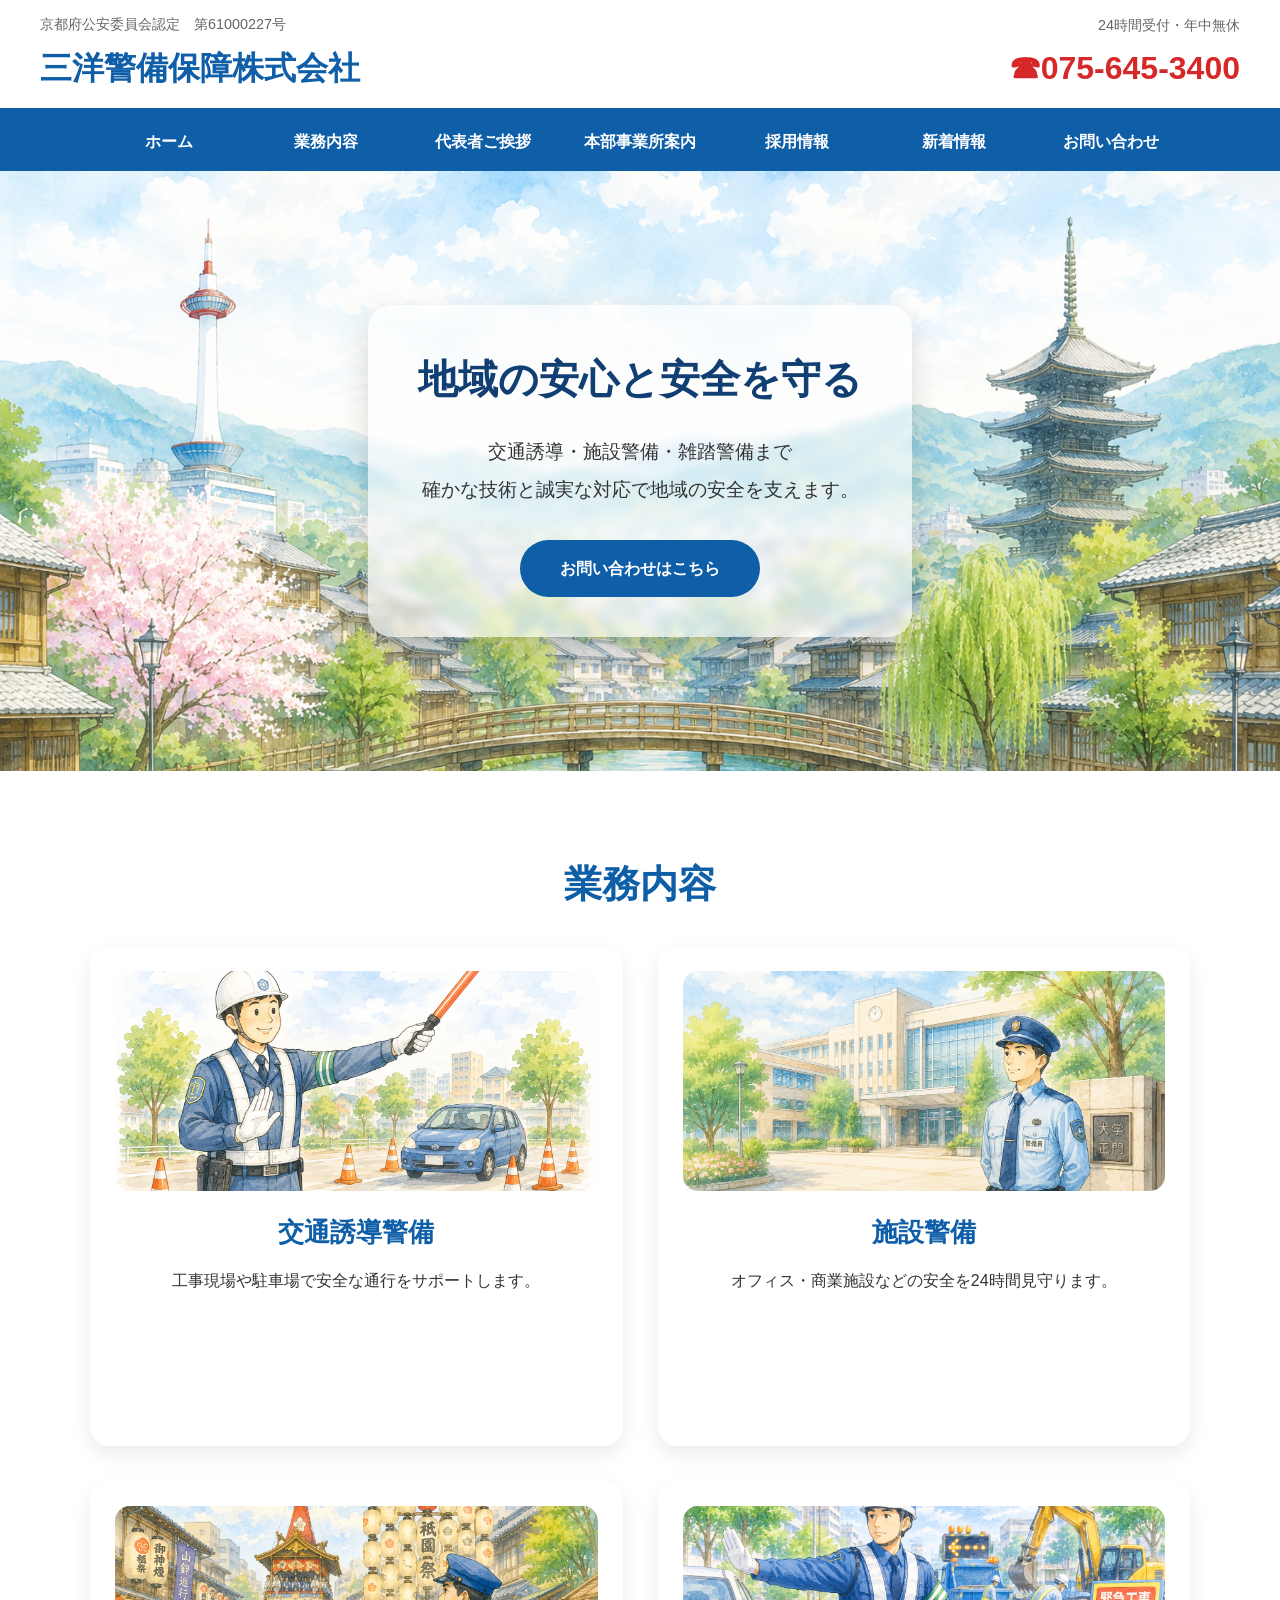
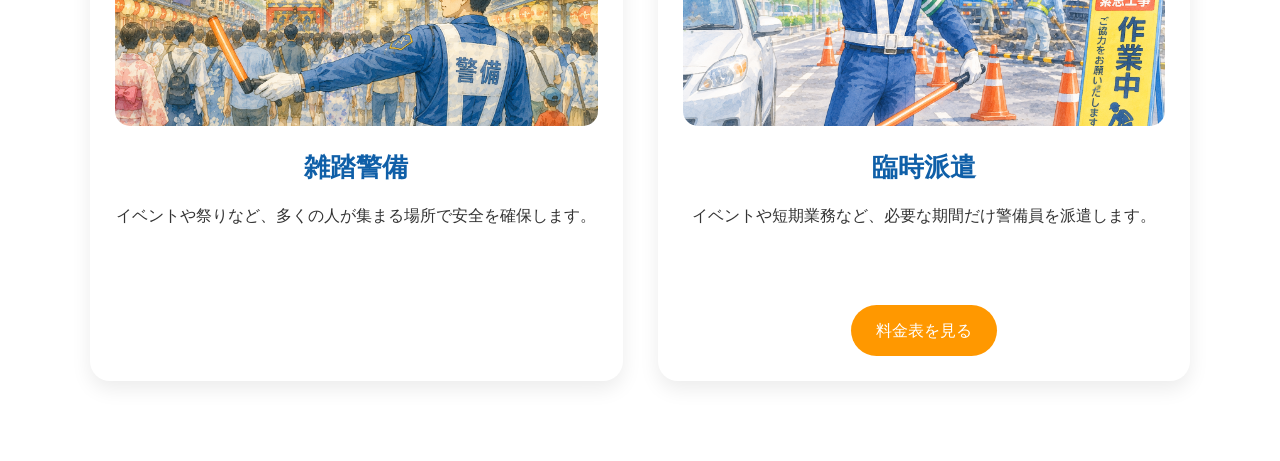
==== index.html @ c07784d0 "トップページ修正" ====
<!DOCTYPE html>
<html lang="ja">

<head>
    <meta charset="UTF-8">
    <meta name="viewport" content="width=device-width, initial-scale=1.0">

    <title>三洋警備保障株式会社</title>

    <link rel="stylesheet" href="css/style.css">
</head>

<body>


<header>

    <div class="header-inner">

        <div class="logo">

            <p class="license">
                京都府公安委員会認定　第61000227号
            </p>

            <h1>三洋警備保障株式会社</h1>

        </div>

        <div class="tel">

            <p>24時間受付・年中無休</p>

            <h2>☎075-645-3400</h2>

        </div>

    </div>

</header>

<nav class="navbar">

   

    <ul class="nav-menu" id="nav-menu">
        <li><a href="index.html">ホーム</a></li>
        <li><a href="business.html">業務内容</a></li>
        <li><a href="greeting.html">代表者ご挨拶</a></li>
        <li><a href="office.html">本部事業所案内</a></li>
        <li><a href="recruit.html">採用情報</a></li>
        <li><a href="news.html">新着情報</a></li>
        <li><a href="contact.html">お問い合わせ</a></li>
    </ul>

</nav>

<section class="hero">

    <div class="hero-overlay">
       
        <h2>地域の安心と安全を守る</h2>

<p>
交通誘導・施設警備・雑踏警備まで<br>
確かな技術と誠実な対応で地域の安全を支えます。
</p>
        <a href="contact.html" class="button">
            お問い合わせはこちら
        </a>
    </div>

</section>

<!-- 業務内容 -->

<section class="business">

    <h2>業務内容</h2>

    <div class="business-grid">

        <div class="business-card">
            <img src="images/business/traffic.png" alt="交通誘導警備">
            <h3>交通誘導警備</h3>
            <p>工事現場や駐車場で安全な通行をサポートします。</p>
        </div>

        <div class="business-card">
            <img src="images/business/facility.png" alt="施設警備">
            <h3>施設警備</h3>
            <p>オフィス・商業施設などの安全を24時間見守ります。</p>
        </div>

        <div class="business-card">
            <img src="images/business/crowd.png" alt="雑踏警備">
            <h3>雑踏警備</h3>
            <p>イベントや祭りなど、多くの人が集まる場所で安全を確保します。</p>
        </div>

        <div class="business-card">
    <img src="images/business/temporary.png" alt="臨時派遣">
    <h3>臨時派遣</h3>
    <p>イベントや短期業務など、必要な期間だけ警備員を派遣します。</p>

    <a href="temporary-price.html" class="card-button">料金表を見る</a>
</div>

    </div>

</section>
<script src="js/script.js"></script>

</body>

</html>
---- css/style.css ----
/*=========================================
  三洋警備保障株式会社
  style.css
=========================================*/

/*-----------------------------------------
  共通設定
-----------------------------------------*/

*{
    margin:0;
    padding:0;
    box-sizing:border-box;
}

html{
    scroll-behavior:smooth;
}

body{
    font-family:"Yu Gothic","Hiragino Kaku Gothic ProN",sans-serif;
    color:#333;
    background:#f5f8fc;

    line-height:1.7;
}

img{
    max-width:100%;
    height:auto;
    display:block;
}

a{
    text-decoration:none;
}

ul{
    list-style:none;
}

/*-----------------------------------------
  ヘッダー
-----------------------------------------*/

header{
    background:#ffffff;
    border-bottom:4px solid #0f5fa8;
    box-shadow:0 2px 8px rgba(0,0,0,.08);
}

.header-inner{
    width:min(1200px,95%);
    margin:auto;
    padding:12px 0;
    display:flex;
    justify-content:space-between;
    align-items:center;
}

.logo h1{
    font-size:2rem;
    color:#0f5fa8;
    margin-top:5px;
}

.license{
    color:#666;
    font-size:.9rem;
}

.tel{
    text-align:right;
}

.tel p{
    color:#666;
    font-size:.9rem;
}

.tel h2{
    margin-top:4px;
    color:#d62828;
    font-size:2rem;
}

/*-----------------------------------------
  ナビゲーション
-----------------------------------------*/

.navbar{
    background:#0f5fa8;
}

.nav-menu{
    width:min(1100px,92%);
    margin:auto;
    display:flex;
    justify-content:center;
    align-items:center;
}

.nav-menu li{
    flex:1;
}

.nav-menu a{
    display:block;
    color:#fff;
    text-align:center;
    padding:16px 10px;
    font-weight:bold;
    transition:.3s;
}

.nav-menu a:hover{
    background:#0b4b86;
}

.menu-toggle{
    display:block;
    color:#fff;
    font-size:2rem;
    text-align:center;
    padding:15px 20px;
    cursor:pointer;
}

/*-----------------------------------------
  Hero
-----------------------------------------*/

.hero{
    position:relative;
    background:url("../images/hero/kyoto-pc.png") center center / cover no-repeat;
    min-height:600px;
    display:flex;
    justify-content:center;
    align-items:center;
    padding:60px 20px;
}

.hero-overlay{
    background:rgba(255,255,255,0.60);
    backdrop-filter:blur(4px);

    padding:40px 50px;

    border-radius:24px;

    text-align:center;

    max-width:650px;

    box-shadow:0 12px 30px rgba(0,0,0,.15);
}

.hero-overlay h2{
    font-size:2.5rem;
    color:#123f73;
    margin-bottom:20px;
}

.hero-overlay p{
    font-size:1.2rem;
    line-height:2;
    margin-bottom:30px;
}

.button{
    display:inline-block;
    background:#0f5fa8;
    color:#fff;
    padding:15px 40px;
    border-radius:50px;
    font-weight:bold;
    transition:.3s;
}

.button:hover{
    background:#083d6b;
}

/*-----------------------------------------
  業務内容
-----------------------------------------*/

.business{
    padding:80px 0;
    background:#ffffff;
}

.business h2{
    text-align:center;
    font-size:2.4rem;
    color:#0f5fa8;
    margin-bottom:30px;
}

.business-grid{
    width:min(1100px,95%);
    margin:auto;
    display:grid;
    grid-template-columns:repeat(2,1fr);
    gap:35px;
}

.business-card{
    background:#fff;
    border-radius:20px;
    padding:25px;
    text-align:center;
    box-shadow:0 8px 20px rgba(0,0,0,.08);
    overflow:hidden;
    transition:.3s;
    display:flex;
    flex-direction:column;
    justify-content:space-between;
    min-height:500px;
}

.business-card:hover{
    transform:translateY(-8px);
    box-shadow:0 12px 30px rgba(0,0,0,.18);
}

.business-card img{
    width:100%;
    height:220px;
    object-fit:cover;
    display:block;
    border-radius:15px;
}

.business-card h3{
    margin:20px 0 12px;
    color:#0f5fa8;
    font-size:1.6rem;
}

.business-card p{
    line-height:1.8;
    flex-grow:1;
}

.card-button{
    display:inline-block;
    margin-top:20px;
    background:#ff9800;
    color:white;
    padding:12px 25px;
    border-radius:40px;
    text-decoration:none;
    transition:.3s;
    align-self:center;
}

.card-button:hover{
    background:#ff6f00;
}

/*-----------------------------------------
  フッター
-----------------------------------------*/

footer{
    background:#0f5fa8;
    color:#fff;
    padding:50px 20px;
    margin-top:80px;
}

.footer-inner{
    width:min(1100px,95%);
    margin:auto;
    text-align:center;
}

.footer-inner h3{
    font-size:1.6rem;
    margin-bottom:15px;
}

.footer-inner p{
    line-height:2;
    margin-bottom:8px;
}

.footer-copy{
    margin-top:25px;
    font-size:.9rem;
    color:#d9e6f2;
}

/*-----------------------------------------
  共通ページタイトル
-----------------------------------------*/

.page-title{
    background:#eaf3fb;
    padding:70px 20px;
    text-align:center;
}

.page-title h2{
    color:#0f5fa8;
    font-size:2.3rem;
    margin-bottom:10px;
}

.page-title p{
    color:#555;
}

/*-----------------------------------------
  共通コンテンツ
-----------------------------------------*/

.container{
    width:min(1100px,95%);
    margin:60px auto;
}

.content-box{
    background:#fff;
    border-radius:18px;
    padding:40px;
    box-shadow:0 8px 20px rgba(0,0,0,.08);
    margin-bottom:35px;
}

.content-box h3{
    color:#0f5fa8;
    margin-bottom:20px;
    font-size:1.6rem;
}

.content-box p{
    line-height:2;
}

/*-----------------------------------------
  テーブル
-----------------------------------------*/

table{
    width:100%;
    border-collapse:collapse;
    margin-top:20px;
}

th,
td{
    border:1px solid #ddd;
    padding:15px;
}

th{
    background:#0f5fa8;
    color:#fff;
}

tr:nth-child(even){
    background:#f8f8f8;
}

/*-----------------------------------------
  Googleマップ
-----------------------------------------*/

.map{
    width:100%;
    height:450px;
    border:none;
    border-radius:15px;
}

/*-----------------------------------------
  お問い合わせボタン
-----------------------------------------*/

.contact-button{
    display:inline-block;
    background:#d62828;
    color:#fff;
    padding:16px 40px;
    border-radius:50px;
    font-size:1.1rem;
    font-weight:bold;
    transition:.3s;
}

.contact-button:hover{
    background:#b71c1c;
}

/*-----------------------------------------
  スマホ対応
-----------------------------------------*/

/*=========================================
  スマホ専用デザイン（Step1）
=========================================*/

@media screen and (max-width:768px){

/* ---------- ヘッダー ---------- */

.header-inner{
    flex-direction:column;
    text-align:center;
    padding:15px;
}

.logo h1{
    font-size:2rem;
    line-height:1.3;
}

.license{
    font-size:0.9rem;
}

.tel{
    text-align:center;
    margin-top:10px;
}

.tel h2{
    font-size:2rem;
    color:#0f5fa8;
}

/* ---------- ハンバーガーメニュー ---------- */

.menu-toggle{
    display:block;
    width:100%;
    text-align:center;
    font-size:2rem;
    color:#fff;
    padding:15px 0;
    cursor:pointer;
}

.nav-menu{
    display:none;
    flex-direction:column;
    width:100%;
    background:#0f5fa8;
}

.nav-menu.show{
    display:flex;
}

.nav-menu li{
    width:100%;
}

.nav-menu a{
    padding:18px;
    font-size:1.1rem;
}

/* ---------- トップ画像 ---------- */

.hero{
    background-image:url("../images/hero/kyoto-sp.png");

    height:420px;

    padding:40px 15px;

    background-position:center top;

    background-size:cover;

    background-repeat:no-repeat;
}

/* ---------- 白いボックス ---------- */

.hero-overlay{

    width:92%;

    max-width:480px;

    padding:24px 20px;

    background:rgba(255,255,255,0.82);

    border-radius:20px;

    box-shadow:0 8px 18px rgba(0,0,0,0.12);

}

/* ---------- タイトル ---------- */

.hero-overlay h2{

    font-size:2rem;

    line-height:1.3;

    margin-bottom:16px;

}

/* ---------- 説明 ---------- */

.hero-overlay p{

    font-size:1rem;

    line-height:1.8;

    margin-bottom:22px;

}

/* ---------- ボタン ---------- */

.button{

    width:100%;

    max-width:260px;

    margin:auto;

    display:block;

    text-align:center;

}

/* ---------- 業務カード ---------- */

.business-grid{

    grid-template-columns:1fr;

    gap:25px;

}

.business-card{

    min-height:auto;

    padding:20px;

}

.business-card img{

    width:100%;

    height:auto;

    border-radius:15px;

}

.business-card h3{

    font-size:1.5rem;

}

.business-card p{

    font-size:1rem;

    line-height:1.8;

}

/* ---------- 共通 ---------- */

.page-title{

    padding:45px 20px;

}

.page-title h2{

    font-size:2rem;

}

.content-box{

    padding:0;

}

.content-box:first-child{

    padding:0;

}

.content-box img{

    width:100%;

    height:auto;

}

table{

    display:block;

    overflow-x:auto;

}

.map{

    height:300px;

}

footer{

    padding:40px 20px;

}

.recruit-image-wrap{

    margin:-25px -25px 30px;

}

.recruit-top-image{

    width:100%;

    display:block;

    margin:0;

    max-width:none;

    border-radius:0;

}
.recruit-box{
    padding:0 0 25px;
}

.recruit-box h3,
.recruit-box table{
    margin-left:25px;
    margin-right:25px;
}

.phone-button{
    display:block;
    background:#d62828;
    color:#fff;
    text-align:center;
    font-size:1.5rem;
    font-weight:bold;
    padding:18px;
    border-radius:12px;
    text-decoration:none;
    margin:20px auto;
    width:100%;
}

.phone-button:active{
    background:#a61f1f;
}

}
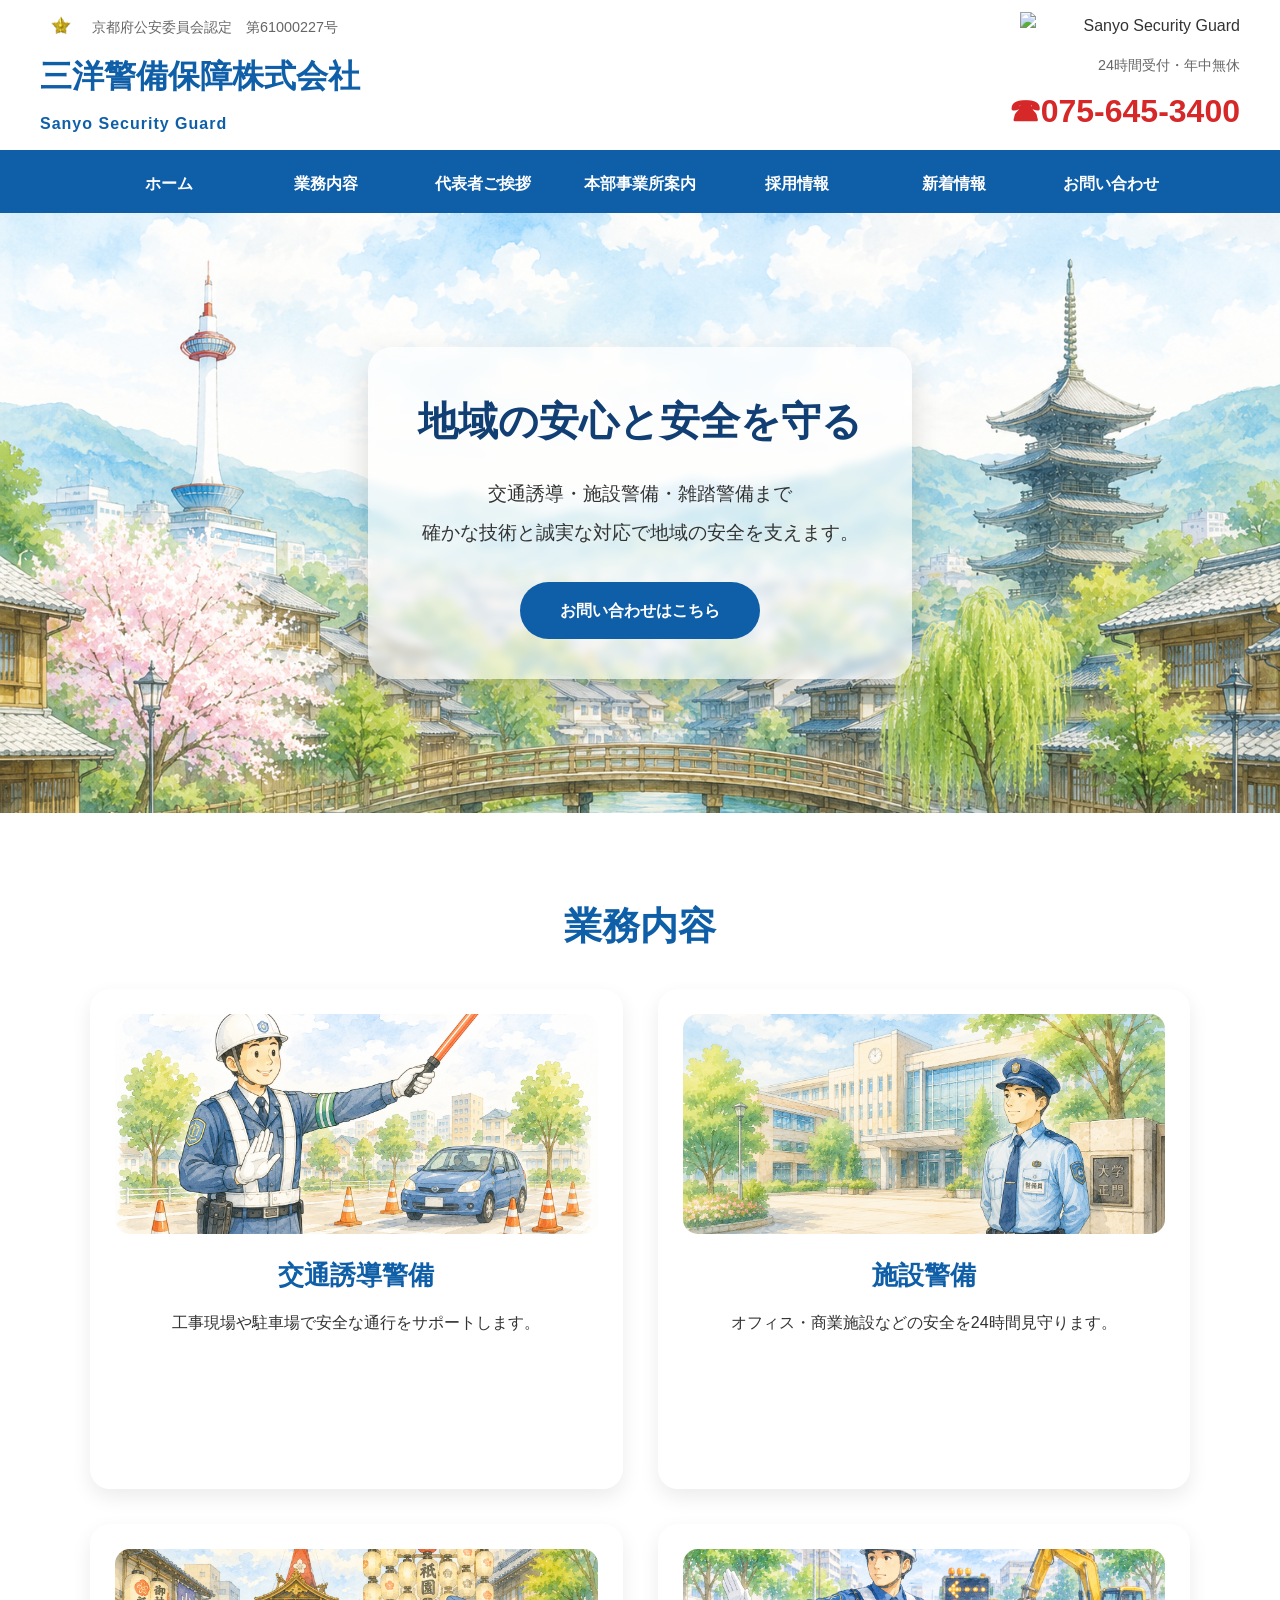
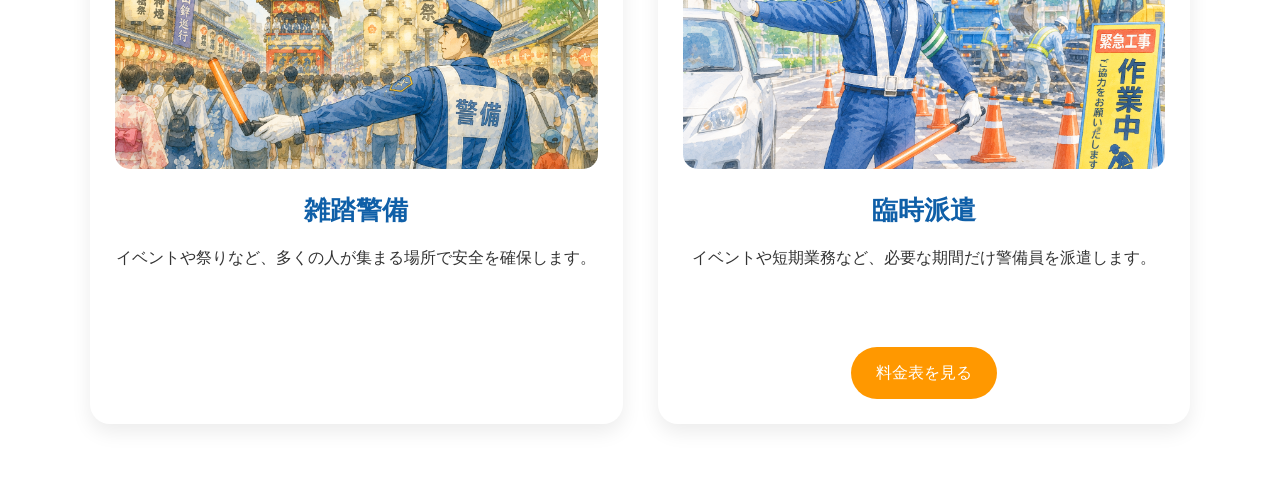
==== commit 6a7e8e97: "トップページロゴ追加" ====
--- a/index.html
+++ b/index.html
@@ -12,22 +12,37 @@
 
 <body>
 
-
 <header>
 
     <div class="header-inner">
 
         <div class="logo">
 
-            <p class="license">
-                京都府公安委員会認定　第61000227号
-            </p>
+            <div class="license-row">
+
+                <img src="images/logo/police-mark.png"
+                     alt="京都府公安委員会認定"
+                     class="police-mark">
+
+                <p class="license">
+                    京都府公安委員会認定　第61000227号
+                </p>
+
+            </div>
 
             <h1>三洋警備保障株式会社</h1>
+
+            <p class="english-name">
+                Sanyo Security Guard
+            </p>
 
         </div>
 
         <div class="tel">
+
+            <img src="images/logo/sanyo-logo.png"
+                 alt="Sanyo Security Guard"
+                 class="company-logo">
 
             <p>24時間受付・年中無休</p>
 
@@ -40,8 +55,6 @@
 </header>
 
 <nav class="navbar">
-
-   
 
     <ul class="nav-menu" id="nav-menu">
         <li><a href="index.html">ホーム</a></li>
@@ -58,16 +71,18 @@
 <section class="hero">
 
     <div class="hero-overlay">
-       
+
         <h2>地域の安心と安全を守る</h2>
 
-<p>
-交通誘導・施設警備・雑踏警備まで<br>
-確かな技術と誠実な対応で地域の安全を支えます。
-</p>
+        <p>
+            交通誘導・施設警備・雑踏警備まで<br>
+            確かな技術と誠実な対応で地域の安全を支えます。
+        </p>
+
         <a href="contact.html" class="button">
             お問い合わせはこちら
         </a>
+
     </div>
 
 </section>
@@ -99,16 +114,19 @@
         </div>
 
         <div class="business-card">
-    <img src="images/business/temporary.png" alt="臨時派遣">
-    <h3>臨時派遣</h3>
-    <p>イベントや短期業務など、必要な期間だけ警備員を派遣します。</p>
+            <img src="images/business/temporary.png" alt="臨時派遣">
+            <h3>臨時派遣</h3>
+            <p>イベントや短期業務など、必要な期間だけ警備員を派遣します。</p>
 
-    <a href="temporary-price.html" class="card-button">料金表を見る</a>
-</div>
+            <a href="temporary-price.html" class="card-button">
+                料金表を見る
+            </a>
+        </div>
 
     </div>
 
 </section>
+
 <script src="js/script.js"></script>
 
 </body>
--- a/css/style.css
+++ b/css/style.css
@@ -118,12 +118,7 @@
 }
 
 .menu-toggle{
-    display:block;
-    color:#fff;
-    font-size:2rem;
-    text-align:center;
-    padding:15px 20px;
-    cursor:pointer;
+    display:none;
 }
 
 /*-----------------------------------------
@@ -680,4 +675,61 @@
     background:#a61f1f;
 }
 
+}
+
+/*=========================================
+  PC版ヘッダーリニューアル
+=========================================*/
+
+/* 公安委員会マーク＋認定番号 */
+.license-row{
+    display:flex;
+    align-items:center;
+    gap:10px;
+    margin-bottom:8px;
+}
+
+/* 公安委員会マーク */
+.police-mark{
+    width:42px;
+    height:auto;
+    flex-shrink:0;
+}
+
+/* 英字会社名 */
+.english-name{
+    color:#0f5fa8;
+    font-size:1rem;
+    font-weight:bold;
+    letter-spacing:1px;
+    margin-top:6px;
+}
+
+/* 三洋ロゴ */
+.company-logo{
+    width:220px;
+    height:auto;
+    margin-bottom:10px;
+    margin-left:auto;
+}
+
+/* 会社名 */
+.logo h1{
+    margin-top:4px;
+    margin-bottom:4px;
+}
+
+/* 電話エリア */
+.tel{
+    display:flex;
+    flex-direction:column;
+    align-items:flex-end;
+}
+
+.tel p{
+    margin-top:4px;
+}
+
+.tel h2{
+    margin-top:6px;
 }
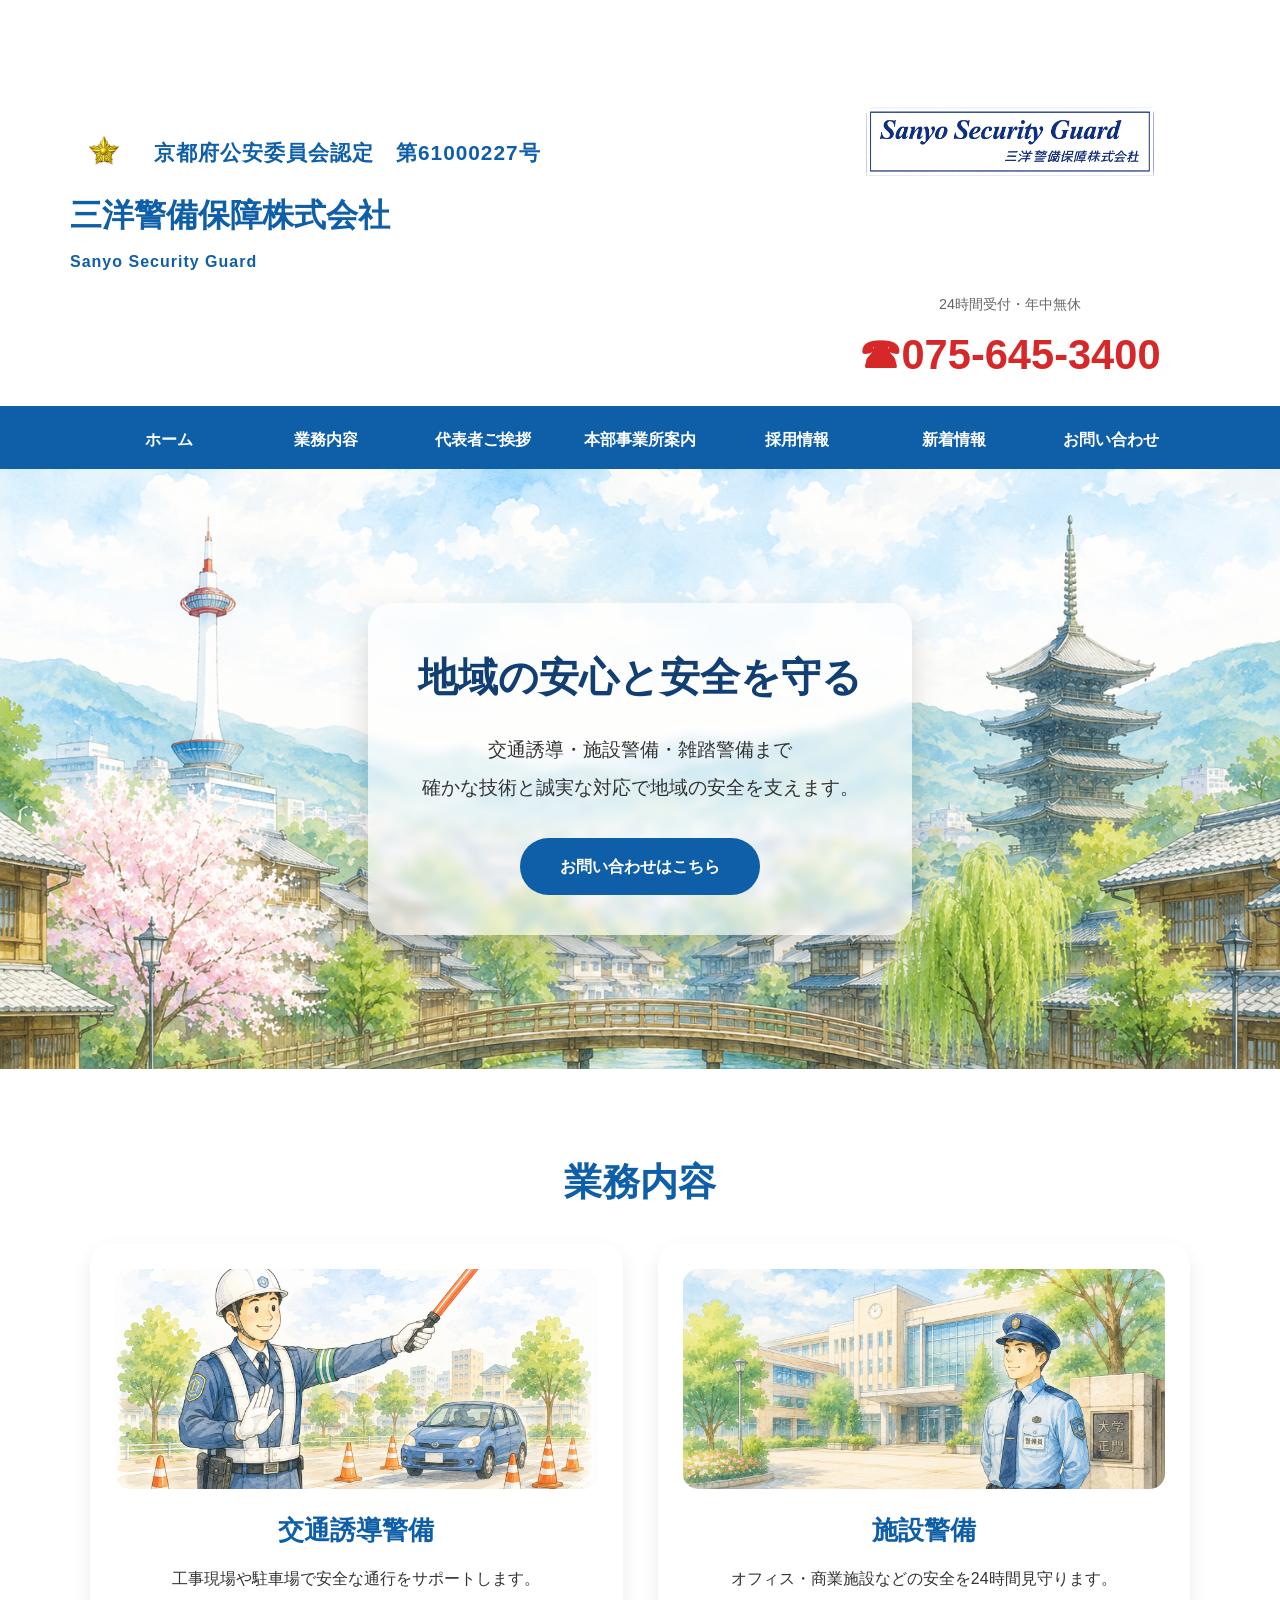
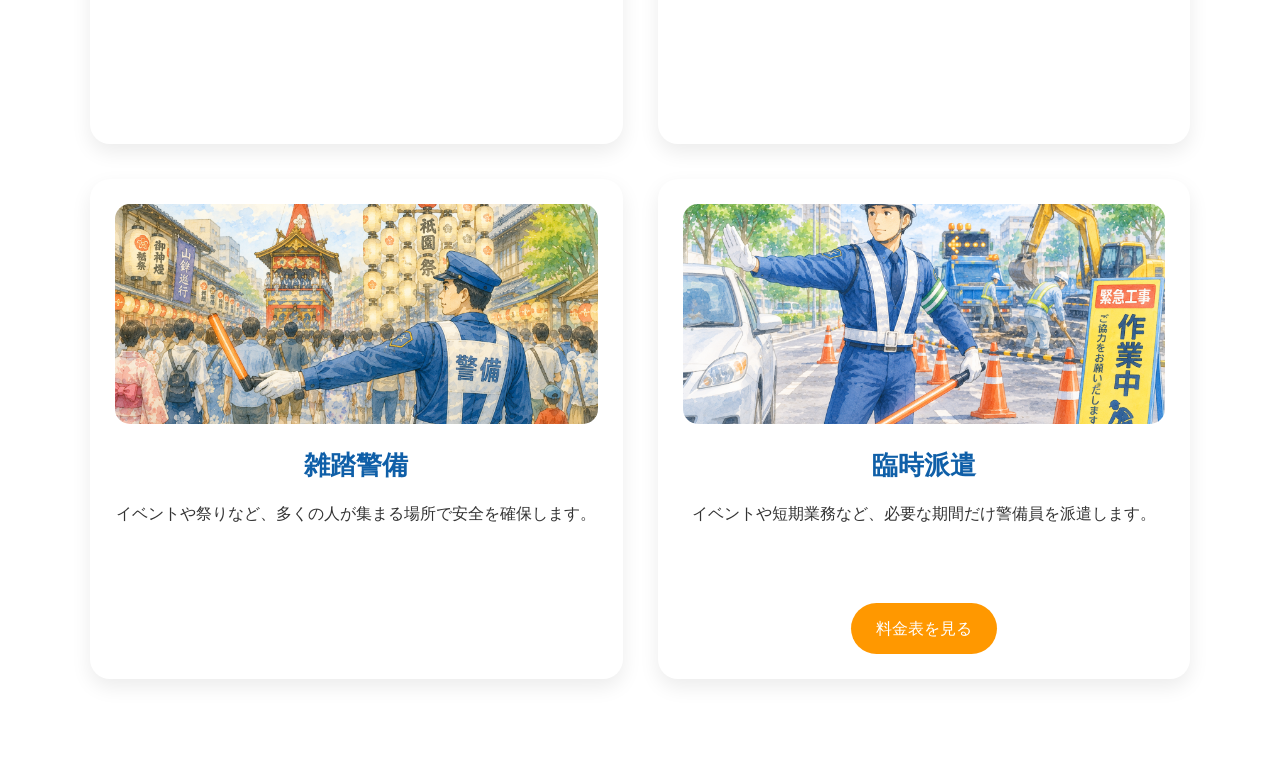
==== commit 6f3497b9: "代表者イラスト更新・ヘッダー修正" ====
--- a/index.html
+++ b/index.html
@@ -38,17 +38,21 @@
 
         </div>
 
-        <div class="tel">
+    <div class="header-right">
 
-            <img src="images/logo/sanyo-logo.png"
-                 alt="Sanyo Security Guard"
-                 class="company-logo">
+    <img src="images/logo/sanyo-logo.png"
+         alt="Sanyo Security Guard"
+         class="company-logo">
 
-            <p>24時間受付・年中無休</p>
+    <div class="tel">
 
-            <h2>☎075-645-3400</h2>
+        <p>24時間受付・年中無休</p>
 
-        </div>
+        <h2>☎075-645-3400</h2>
+
+    </div>
+
+</div>
 
     </div>
 
--- a/css/style.css
+++ b/css/style.css
@@ -50,12 +50,19 @@
 }
 
 .header-inner{
-    width:min(1200px,95%);
-    margin:auto;
-    padding:12px 0;
-    display:flex;
+
+    max-width:1200px;
+
+    margin:0 auto;
+
+    padding:15px 30px;
+
+    display:flex;
+
     justify-content:space-between;
+
     align-items:center;
+
 }
 
 .logo h1{
@@ -65,8 +72,10 @@
 }
 
 .license{
-    color:#666;
-    font-size:.9rem;
+    color:#0f5fa8;
+    font-size:1.3rem;
+    font-weight:700;
+    letter-spacing:1px;
 }
 
 .tel{
@@ -685,13 +694,13 @@
 .license-row{
     display:flex;
     align-items:center;
-    gap:10px;
-    margin-bottom:8px;
+    gap:16px;
+    margin-bottom:12px;
 }
 
 /* 公安委員会マーク */
 .police-mark{
-    width:42px;
+    width:68px;
     height:auto;
     flex-shrink:0;
 }
@@ -707,10 +716,10 @@
 
 /* 三洋ロゴ */
 .company-logo{
-    width:220px;
+    width:500px;
     height:auto;
-    margin-bottom:10px;
-    margin-left:auto;
+    display:block;
+    margin:0 auto 15px;
 }
 
 /* 会社名 */
@@ -732,4 +741,58 @@
 
 .tel h2{
     margin-top:6px;
+}
+
+/* 右側 */
+
+.header-right{
+
+    display:flex;
+
+    flex-direction:column;
+
+    align-items:center;
+
+    justify-content:center;
+
+}
+
+/* ロゴ */
+
+.company-logo{
+
+    width:400px;
+
+    height:auto;
+
+    margin-bottom:10px;
+
+}
+
+/* 電話 */
+
+.tel{
+
+    display:flex;
+
+    flex-direction:column;
+
+    align-items:center;
+
+    gap:4px;
+
+}
+
+.tel p{
+
+    margin:0;
+
+}
+
+.tel h2{
+
+    margin:0;
+
+    font-size:2.6rem;
+
 }
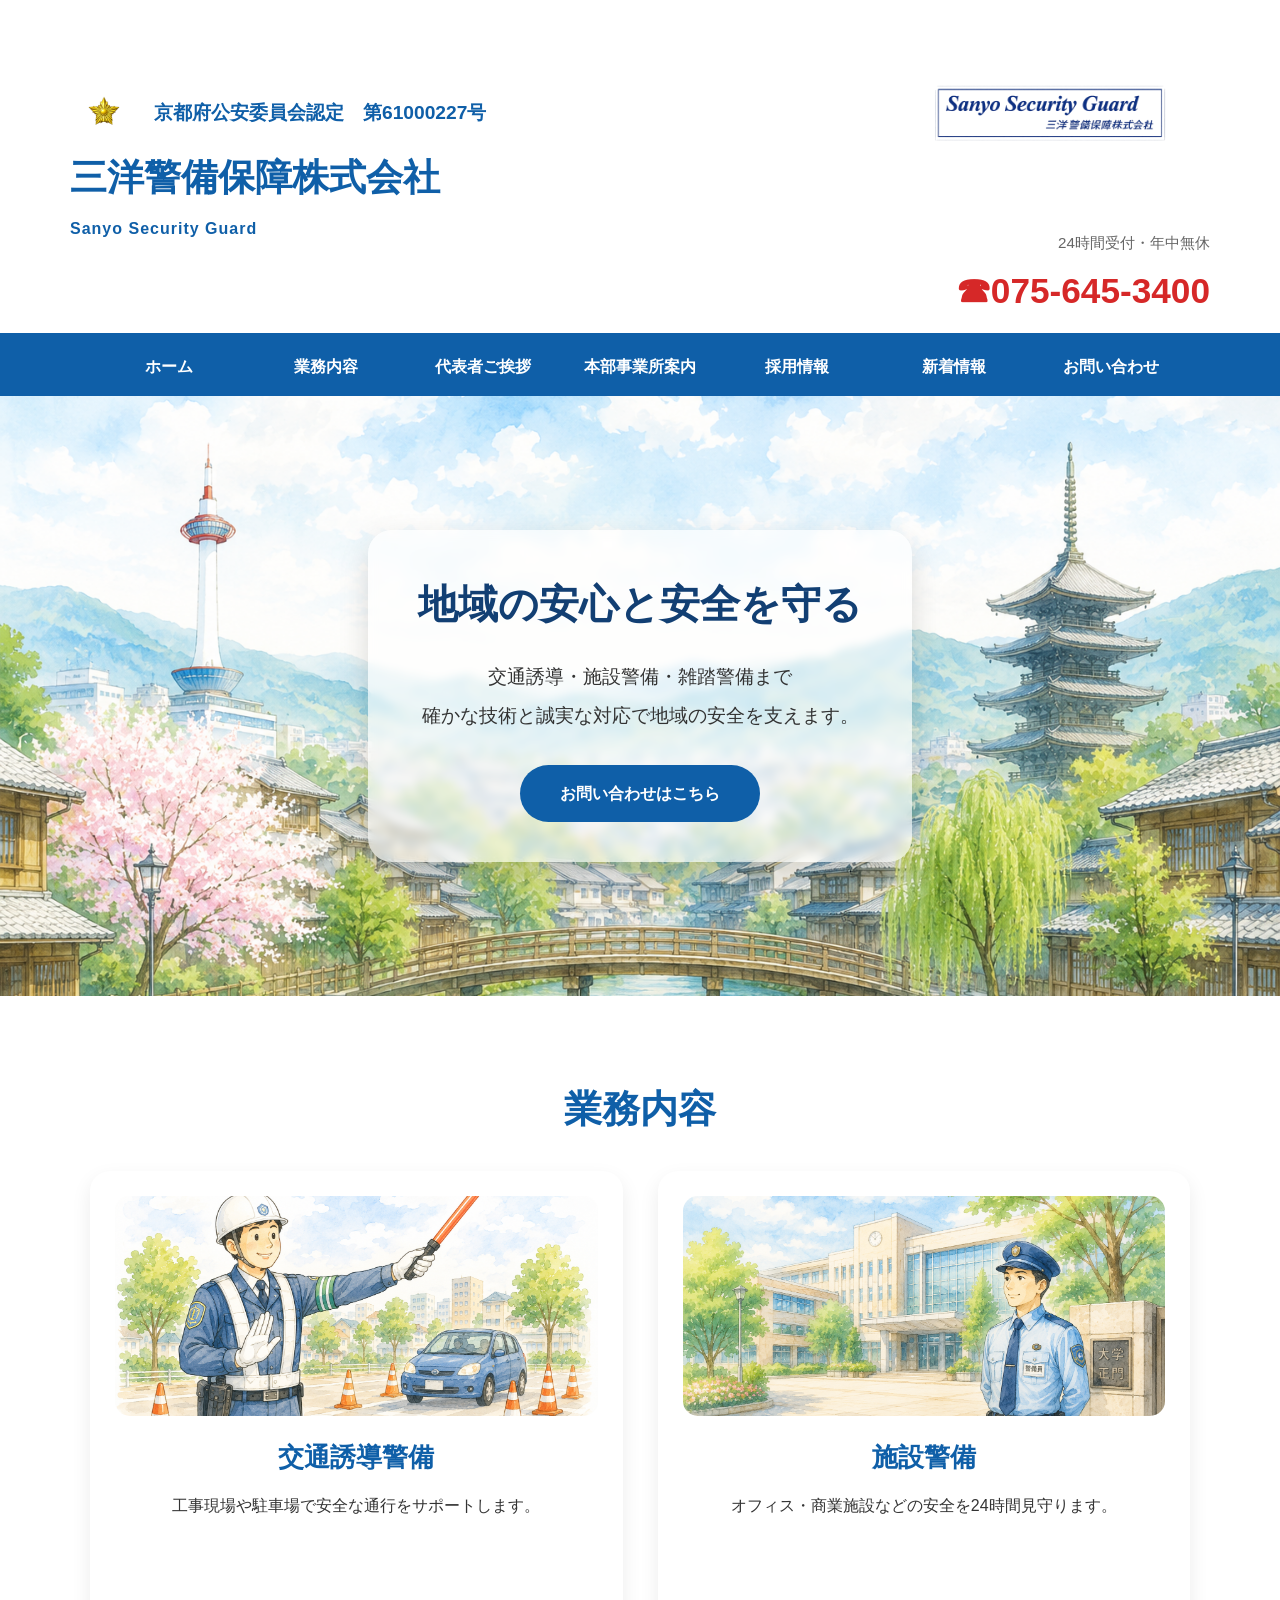
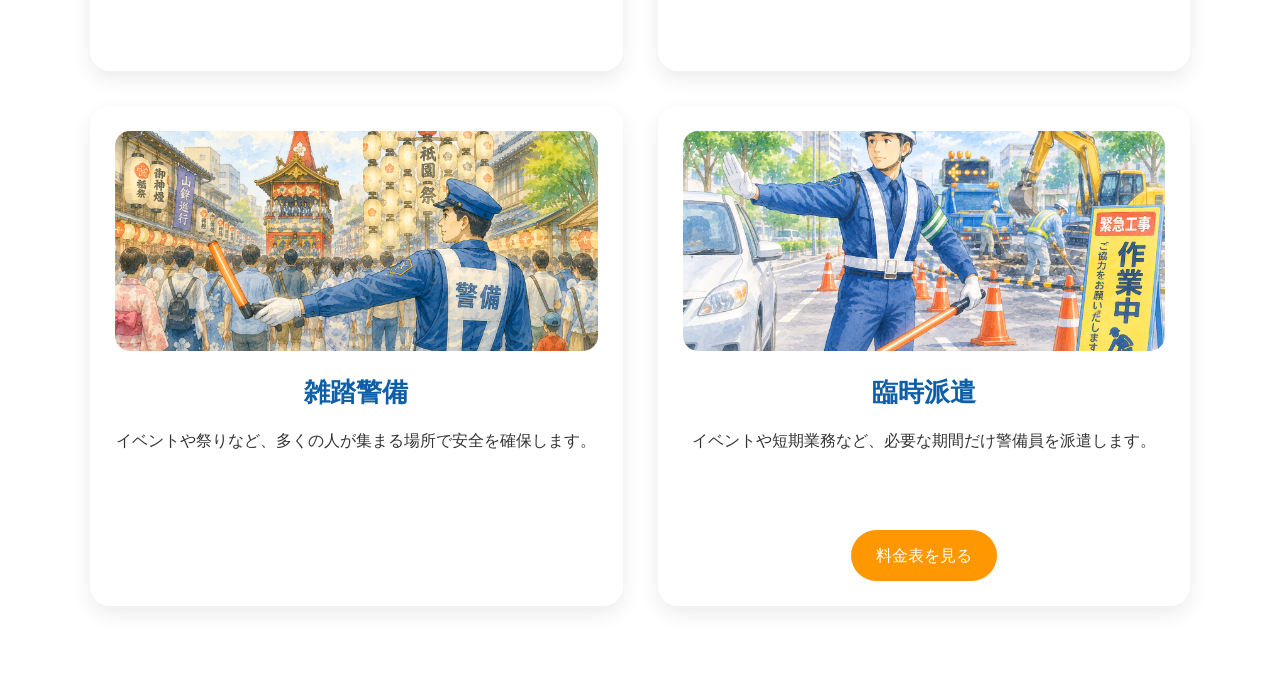
==== commit a7cfa6da: "ヘッダーデザインを整理" ====
--- a/index.html
+++ b/index.html
@@ -14,47 +14,49 @@
 
 <header>
 
-    <div class="header-inner">
+<div class="header-inner">
 
-        <div class="logo">
+    <!-- 左側 -->
+    <div class="logo">
 
-            <div class="license-row">
+        <div class="license-row">
 
-                <img src="images/logo/police-mark.png"
-                     alt="京都府公安委員会認定"
-                     class="police-mark">
+            <img src="images/logo/police-mark.png"
+                 alt="京都府公安委員会認定"
+                 class="police-mark">
 
-                <p class="license">
-                    京都府公安委員会認定　第61000227号
-                </p>
-
-            </div>
-
-            <h1>三洋警備保障株式会社</h1>
-
-            <p class="english-name">
-                Sanyo Security Guard
-            </p>
+            <span class="license">
+                京都府公安委員会認定　第61000227号
+            </span>
 
         </div>
 
+        <h1>三洋警備保障株式会社</h1>
+
+        <p class="english-name">
+            Sanyo Security Guard
+        </p>
+
+    </div>
+
+    <!-- 右側 -->
     <div class="header-right">
 
-    <img src="images/logo/sanyo-logo.png"
-         alt="Sanyo Security Guard"
-         class="company-logo">
+        <img src="images/logo/sanyo-logo.png"
+             class="company-logo"
+             alt="Sanyo Security Guard">
 
-    <div class="tel">
+        <p class="tel-info">
+            24時間受付・年中無休
+        </p>
 
-        <p>24時間受付・年中無休</p>
-
-        <h2>☎075-645-3400</h2>
+        <h2 class="tel-number">
+            ☎075-645-3400
+        </h2>
 
     </div>
 
 </div>
-
-    </div>
 
 </header>
 
--- a/css/style.css
+++ b/css/style.css
@@ -49,13 +49,27 @@
     box-shadow:0 2px 8px rgba(0,0,0,.08);
 }
 
+/* ===========================
+   ヘッダー（PC版）
+=========================== */
+
+header{
+
+    background:#fff;
+
+    border-bottom:4px solid #0f5fa8;
+
+    box-shadow:0 2px 8px rgba(0,0,0,.08);
+
+}
+
 .header-inner{
 
     max-width:1200px;
 
-    margin:0 auto;
-
-    padding:15px 30px;
+    margin:auto;
+
+    padding:12px 30px;
 
     display:flex;
 
@@ -65,32 +79,104 @@
 
 }
 
+.logo{
+
+    display:flex;
+
+    flex-direction:column;
+
+    gap:6px;
+
+}
+
+.license-row{
+
+    display:flex;
+
+    align-items:center;
+
+    gap:12px;
+
+}
+
+.police-mark{
+
+    width:42px;
+
+}
+
+.license{
+
+    font-size:1.2rem;
+
+    font-weight:bold;
+
+    color:#0f5fa8;
+
+}
+
 .logo h1{
-    font-size:2rem;
+
+    margin:0;
+
+    font-size:2.3rem;
+
     color:#0f5fa8;
-    margin-top:5px;
-}
-
-.license{
+
+    line-height:1.1;
+
+}
+
+.english-name{
+
+    margin:0;
+
+    font-size:1.2rem;
+
+    font-weight:600;
+
     color:#0f5fa8;
-    font-size:1.3rem;
-    font-weight:700;
-    letter-spacing:1px;
-}
-
-.tel{
-    text-align:right;
-}
-
-.tel p{
+
+}
+
+.header-right{
+
+    display:flex;
+
+    flex-direction:column;
+
+    align-items:flex-end;
+
+    gap:4px;
+
+}
+
+.company-logo{
+
+    width:300px;
+
+    height:auto;
+
+}
+
+.tel-info{
+
+    margin:0;
+
     color:#666;
-    font-size:.9rem;
-}
-
-.tel h2{
-    margin-top:4px;
+
+    font-size:.95rem;
+
+}
+
+.tel-number{
+
+    margin:0;
+
     color:#d62828;
-    font-size:2rem;
+
+    font-size:2.2rem;
+
 }
 
 /*-----------------------------------------
@@ -716,10 +802,15 @@
 
 /* 三洋ロゴ */
 .company-logo{
-    width:500px;
+
+    width:320px;
+
     height:auto;
+
     display:block;
-    margin:0 auto 15px;
+
+    margin:0;
+
 }
 
 /* 会社名 */
@@ -759,15 +850,6 @@
 
 /* ロゴ */
 
-.company-logo{
-
-    width:400px;
-
-    height:auto;
-
-    margin-bottom:10px;
-
-}
 
 /* 電話 */
 
@@ -795,4 +877,20 @@
 
     font-size:2.6rem;
 
+}
+
+/* 右側ヘッダー */
+
+.header-right{
+
+    display:flex;
+
+    flex-direction:column;
+
+    align-items:flex-end;
+
+    justify-content:center;
+
+    gap:5px;
+
 }
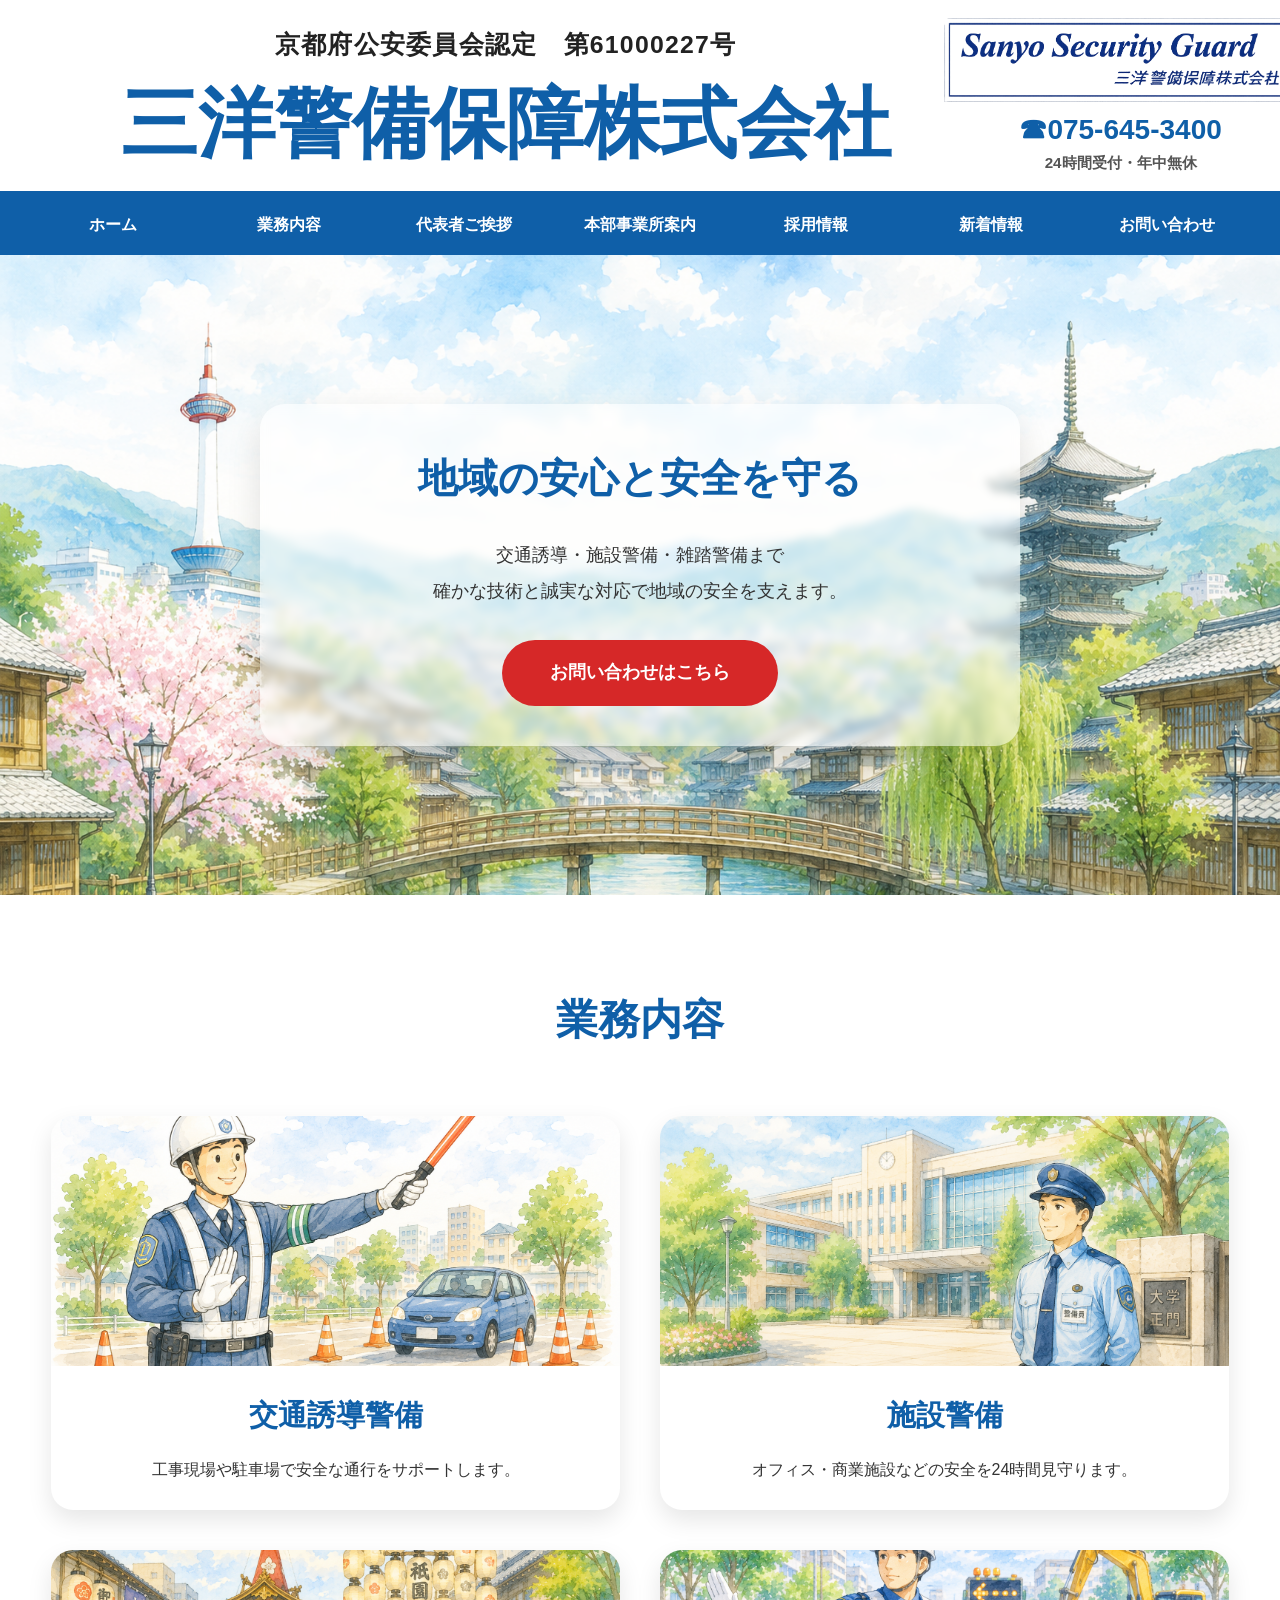
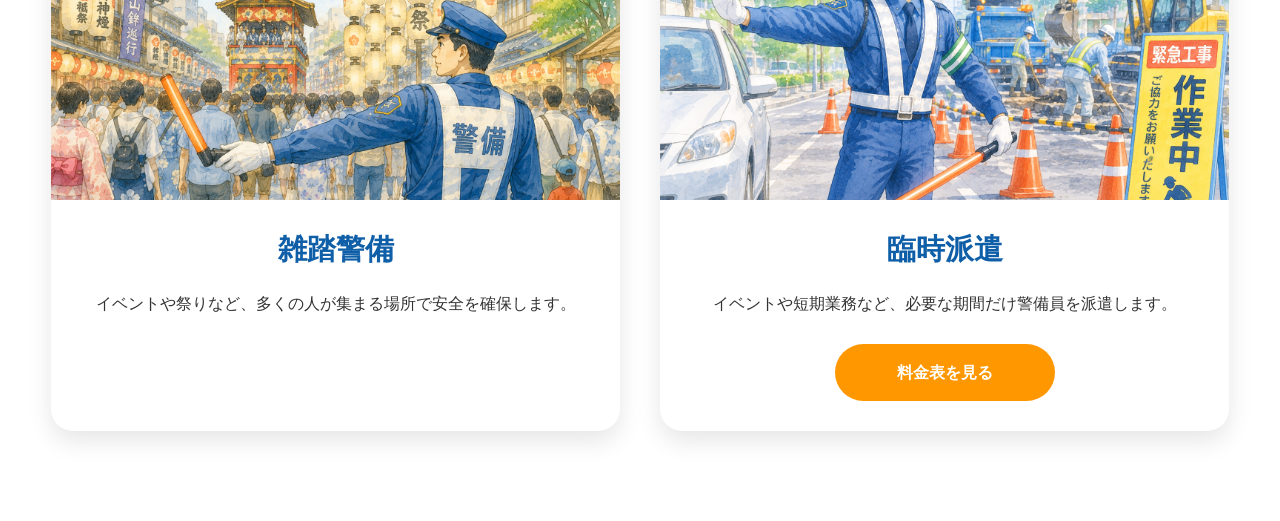
==== commit fbb33ae0: "トップページ完成版" ====
--- a/index.html
+++ b/index.html
@@ -7,56 +7,48 @@
 
     <title>三洋警備保障株式会社</title>
 
-    <link rel="stylesheet" href="css/style.css">
+   <link rel="stylesheet" href="css/style.css">
 </head>
 
 <body>
 
 <header>
 
-<div class="header-inner">
+    <div class="header-inner">
 
-    <!-- 左側 -->
-    <div class="logo">
+        <!-- 左・中央：公安委員会認定・会社名 -->
+        <div class="header-left">
 
-        <div class="license-row">
+            <div class="license-row">
+                <span class="license">
+                    京都府公安委員会認定　第61000227号
+                </span>
+            </div>
 
-            <img src="images/logo/police-mark.png"
-                 alt="京都府公安委員会認定"
-                 class="police-mark">
-
-            <span class="license">
-                京都府公安委員会認定　第61000227号
-            </span>
+            <h1>三洋警備保障株式会社</h1>
 
         </div>
 
-        <h1>三洋警備保障株式会社</h1>
 
-        <p class="english-name">
-            Sanyo Security Guard
-        </p>
+        <!-- 右側：企業ロゴ・電話番号 -->
+        <div class="header-right">
+
+            <img
+                src="images/logo/sanyo-logo.png"
+                alt="三洋警備保障株式会社"
+                class="company-logo">
+
+            <div class="tel-number">
+                ☎075-645-3400
+            </div>
+
+            <div class="tel-info">
+                24時間受付・年中無休
+            </div>
+
+        </div>
 
     </div>
-
-    <!-- 右側 -->
-    <div class="header-right">
-
-        <img src="images/logo/sanyo-logo.png"
-             class="company-logo"
-             alt="Sanyo Security Guard">
-
-        <p class="tel-info">
-            24時間受付・年中無休
-        </p>
-
-        <h2 class="tel-number">
-            ☎075-645-3400
-        </h2>
-
-    </div>
-
-</div>
 
 </header>
 
--- a/css/style.css
+++ b/css/style.css
@@ -1,11 +1,12 @@
-/*=========================================
-  三洋警備保障株式会社
-  style.css
-=========================================*/
-
-/*-----------------------------------------
-  共通設定
------------------------------------------*/
+/*==================================================
+ 三洋警備保障株式会社
+ style_v3.css Ver3.0
+==================================================*/
+
+
+/*=========================
+ 共通設定
+=========================*/
 
 *{
     margin:0;
@@ -18,879 +19,1096 @@
 }
 
 body{
-    font-family:"Yu Gothic","Hiragino Kaku Gothic ProN",sans-serif;
+
+    font-family:
+    "Yu Gothic",
+    "Hiragino Kaku Gothic ProN",
+    "Meiryo",
+    sans-serif;
+
     color:#333;
-    background:#f5f8fc;
+
+    background:#f4f7fb;
 
     line-height:1.7;
+
 }
 
 img{
+
+    display:block;
+
     max-width:100%;
+
+}
+
+a{
+
+    text-decoration:none;
+
+    color:inherit;
+
+}
+
+ul{
+
+    list-style:none;
+
+}
+
+
+/*=========================
+ Header
+=========================*/
+
+header{
+
+    background:#ffffff;
+
+    border-bottom:3px solid #0f5fa8;
+
+    box-shadow:0 2px 10px rgba(0,0,0,.08);
+
+}
+
+
+.header-inner{
+
+    width:min(1300px,96%);
+
+    margin:auto;
+
+    padding:10px 20px;
+
+    display:grid;
+
+    grid-template-columns:1.4fr auto 1fr;
+
+    align-items:center;
+
+    column-gap:40px;
+
+}
+
+
+/*------------------
+ 左側
+-------------------*/
+
+.header-left{
+
+    display:flex;
+
+    flex-direction:column;
+
+    justify-content:center;
+
+}
+
+
+.license-row{
+
+    display:flex;
+
+    align-items:center;
+
+    gap:10px;
+
+    margin-bottom:5px;
+
+}
+
+.police-mark{
+
+    width:60px;
+
+}
+
+.license{
+
+    color:#0f5fa8;
+
+    font-size:1.1rem;
+
+    font-weight:700;
+
+}
+
+.header-left h1{
+
+    color:#0f5fa8;
+
+    font-size:3.6rem;
+
+    line-height:1.15;
+
+}
+
+.english-name{
+
+    margin-top:3px;
+
+    color:#0f5fa8;
+
+    font-size:1rem;
+
+    font-weight:600;
+
+}
+
+
+/*------------------
+ 中央
+-------------------*/
+
+.header-center{
+
+    display:flex;
+
+    justify-content:center;
+
+    align-items:center;
+
+}
+
+.company-logo{
+
+    width:360px;
+
     height:auto;
+
+}
+
+/*------------------
+右側
+-------------------*/
+
+.header-right{
+
+    display:flex;
+
+    flex-direction:column;
+
+    align-items:flex-end;
+
+    justify-content:center;
+
+}
+
+.tel-number{
+
+    color:#d62828;
+
+    font-size:2.3rem;
+
+    font-weight:bold;
+
+    line-height:1.1;
+
+}
+
+.tel-info{
+
+    margin-top:3px;
+
+    color:#666;
+
+    font-size:.95rem;
+
+    font-weight:600;
+
+}
+
+
+/*=========================
+ Navigation
+=========================*/
+
+.navbar{
+
+    background:#0f5fa8;
+
+}
+
+.nav-menu{
+
+    width:min(1300px,96%);
+
+    margin:auto;
+
+    display:flex;
+
+    justify-content:center;
+
+    align-items:center;
+
+}
+
+.nav-menu li{
+
+    flex:1;
+
+}
+
+.nav-menu a{
+
     display:block;
-}
-
-a{
-    text-decoration:none;
-}
-
-ul{
-    list-style:none;
-}
-
-/*-----------------------------------------
-  ヘッダー
------------------------------------------*/
-
-header{
+
+    color:#fff;
+
+    text-align:center;
+
+    padding:17px 8px;
+
+    font-size:1rem;
+
+    font-weight:bold;
+
+    transition:.3s;
+
+}
+
+.nav-menu a:hover{
+
+    background:#0a4a86;
+
+}
+
+
+/*=========================
+ Hero
+=========================*/
+
+.hero{
+
+    position:relative;
+
+    min-height:640px;
+
+    background:
+
+    url("../images/hero/kyoto-pc.png")
+
+    center center /
+
+    cover
+
+    no-repeat;
+
+    display:flex;
+
+    justify-content:center;
+
+    align-items:center;
+
+    padding:70px 20px;
+
+}
+
+.hero-overlay{
+
+    width:min(760px,90%);
+
+    background:rgba(255,255,255,.78);
+
+    backdrop-filter:blur(8px);
+
+    border-radius:25px;
+
+    padding:50px;
+
+    text-align:center;
+
+    box-shadow:0 15px 35px rgba(0,0,0,.18);
+
+}
+
+.hero-overlay h2{
+
+    color:#0f5fa8;
+
+    font-size:3rem;
+
+    margin-bottom:25px;
+
+}
+
+.hero-overlay p{
+
+    font-size:1.25rem;
+
+    line-height:2;
+
+    margin-bottom:35px;
+
+}
+
+.button{
+
+    display:inline-block;
+
+    background:#d62828;
+
+    color:#fff;
+
+    padding:18px 48px;
+
+    border-radius:50px;
+
+    font-weight:bold;
+
+    font-size:1.1rem;
+
+    transition:.3s;
+
+}
+
+.button:hover{
+
+    background:#b71c1c;
+
+}
+
+/*=========================
+ 業務内容
+=========================*/
+
+.business{
+
     background:#ffffff;
-    border-bottom:4px solid #0f5fa8;
-    box-shadow:0 2px 8px rgba(0,0,0,.08);
-}
-
-/* ===========================
-   ヘッダー（PC版）
-=========================== */
-
-header{
+
+    padding:90px 20px;
+
+}
+
+.business h2{
+
+    text-align:center;
+
+    color:#0f5fa8;
+
+    font-size:2.6rem;
+
+    margin-bottom:60px;
+
+}
+
+.business-grid{
+
+    width:min(1200px,95%);
+
+    margin:auto;
+
+    display:grid;
+
+    grid-template-columns:repeat(2,1fr);
+
+    gap:40px;
+
+}
+
+.business-card{
 
     background:#fff;
 
-    border-bottom:4px solid #0f5fa8;
-
-    box-shadow:0 2px 8px rgba(0,0,0,.08);
-
-}
+    border-radius:22px;
+
+    overflow:hidden;
+
+    box-shadow:0 10px 25px rgba(0,0,0,.10);
+
+    transition:.35s;
+
+}
+
+.business-card:hover{
+
+    transform:translateY(-10px);
+
+    box-shadow:0 20px 45px rgba(0,0,0,.18);
+
+}
+
+.business-card img{
+
+    width:100%;
+
+    height:250px;
+
+    object-fit:cover;
+
+}
+
+.business-card h3{
+
+    text-align:center;
+
+    color:#0f5fa8;
+
+    font-size:1.8rem;
+
+    margin:25px 20px 15px;
+
+}
+
+.business-card p{
+
+    padding:0 25px 25px;
+
+    line-height:1.9;
+
+    text-align:center;
+
+}
+
+.card-button{
+
+    display:block;
+
+    width:220px;
+
+    margin:0 auto 30px;
+
+    padding:15px;
+
+    text-align:center;
+
+    background:#ff9800;
+
+    color:#fff;
+
+    font-weight:bold;
+
+    border-radius:40px;
+
+    transition:.3s;
+
+}
+
+.card-button:hover{
+
+    background:#e67e00;
+
+    transform:translateY(-2px);
+
+}
+
+/*=========================
+ 共通ページ
+=========================*/
+
+.page-title{
+
+    background:#eaf3fb;
+
+    padding:70px 20px;
+
+    text-align:center;
+
+}
+
+.page-title h2{
+
+    color:#0f5fa8;
+
+    font-size:2.6rem;
+
+    margin-bottom:15px;
+
+}
+
+.page-title p{
+
+    color:#555;
+
+    font-size:1.1rem;
+
+}
+
+.container{
+
+    width:min(1100px,95%);
+
+    margin:70px auto;
+
+}
+
+.content-box{
+
+    background:#fff;
+
+    border-radius:20px;
+
+    padding:45px;
+
+    margin-bottom:40px;
+
+    box-shadow:0 10px 25px rgba(0,0,0,.08);
+
+}
+
+.content-box h3{
+
+    color:#0f5fa8;
+
+    font-size:1.7rem;
+
+    margin-bottom:20px;
+
+}
+
+.content-box p{
+
+    line-height:2;
+
+}
+
+/*=========================
+ テーブル
+=========================*/
+
+table{
+
+    width:100%;
+
+    border-collapse:collapse;
+
+    margin-top:20px;
+
+}
+
+th{
+
+    background:#0f5fa8;
+
+    color:#fff;
+
+    padding:16px;
+
+}
+
+td{
+
+    padding:16px;
+
+    border:1px solid #ddd;
+
+}
+
+tr:nth-child(even){
+
+    background:#f7fbff;
+
+}
+
+/*=========================
+ Google Map
+=========================*/
+
+.map{
+
+    width:100%;
+
+    height:450px;
+
+    border:0;
+
+    border-radius:15px;
+
+}
+
+/*=========================
+ Footer
+=========================*/
+
+footer{
+
+    background:#0f5fa8;
+
+    color:#fff;
+
+    margin-top:80px;
+
+    padding:55px 20px;
+
+}
+
+.footer-inner{
+
+    width:min(1100px,95%);
+
+    margin:auto;
+
+    text-align:center;
+
+}
+
+.footer-inner h3{
+
+    font-size:1.6rem;
+
+    margin-bottom:15px;
+
+}
+
+.footer-inner p{
+
+    line-height:2;
+
+}
+
+.footer-copy{
+
+    margin-top:30px;
+
+    color:#d7e8f6;
+
+    font-size:.9rem;
+
+}
+
+/*=========================================
+ スマホ対応（768px以下）
+=========================================*/
+
+@media screen and (max-width:768px){
+
+/* Header */
 
 .header-inner{
 
-    max-width:1200px;
-
-    margin:auto;
-
-    padding:12px 30px;
-
-    display:flex;
-
-    justify-content:space-between;
+    grid-template-columns:1fr;
+
+    row-gap:18px;
+
+    text-align:center;
+
+    padding:15px;
+
+}
+
+.header-left{
 
     align-items:center;
 
 }
 
-.logo{
-
-    display:flex;
+.license-row{
+
+    justify-content:center;
+
+}
+
+.police-mark{
+
+    width:48px;
+
+}
+
+.header-left h1{
+
+    font-size:1.9rem;
+
+}
+
+.english-name{
+
+    font-size:.9rem;
+
+}
+
+.header-center{
+
+    order:2;
+
+}
+
+.company-logo{
+
+    width:240px;
+
+}
+
+.header-right{
+
+    align-items:center;
+
+    order:3;
+
+}
+
+.tel-number{
+
+    font-size:2rem;
+
+}
+
+.tel-info{
+
+    font-size:.9rem;
+
+}
+
+/* Navigation */
+
+.nav-menu{
 
     flex-direction:column;
 
-    gap:6px;
-
-}
-
-.license-row{
-
-    display:flex;
-
-    align-items:center;
-
-    gap:12px;
-
-}
-
-.police-mark{
-
-    width:42px;
-
-}
-
-.license{
-
-    font-size:1.2rem;
-
-    font-weight:bold;
-
-    color:#0f5fa8;
-
-}
-
-.logo h1{
-
-    margin:0;
-
-    font-size:2.3rem;
-
-    color:#0f5fa8;
-
-    line-height:1.1;
-
-}
-
-.english-name{
-
-    margin:0;
-
-    font-size:1.2rem;
-
-    font-weight:600;
-
-    color:#0f5fa8;
-
-}
-
-.header-right{
-
-    display:flex;
-
-    flex-direction:column;
-
-    align-items:flex-end;
-
-    gap:4px;
-
-}
-
-.company-logo{
-
-    width:300px;
+}
+
+.nav-menu li{
+
+    width:100%;
+
+}
+
+.nav-menu a{
+
+    border-top:1px solid rgba(255,255,255,.2);
+
+}
+
+/* Hero */
+
+.hero{
+
+    min-height:480px;
+
+    background:
+
+    url("../images/hero/kyoto-sp.png")
+
+    center center/
+
+    cover
+
+    no-repeat;
+
+    padding:40px 15px;
+
+}
+
+.hero-overlay{
+
+    width:95%;
+
+    padding:30px 20px;
+
+}
+
+.hero-overlay h2{
+
+    font-size:2rem;
+
+}
+
+.hero-overlay p{
+
+    font-size:1rem;
+
+    line-height:1.8;
+
+}
+
+.button{
+
+    width:100%;
+
+    padding:16px;
+
+}
+
+/* Business */
+
+.business{
+
+    padding:60px 15px;
+
+}
+
+.business-grid{
+
+    grid-template-columns:1fr;
+
+}
+
+.business-card img{
 
     height:auto;
 
 }
 
-.tel-info{
-
-    margin:0;
-
-    color:#666;
-
-    font-size:.95rem;
-
-}
-
-.tel-number{
-
-    margin:0;
-
-    color:#d62828;
-
-    font-size:2.2rem;
-
-}
-
-/*-----------------------------------------
-  ナビゲーション
------------------------------------------*/
-
-.navbar{
-    background:#0f5fa8;
-}
-
-.nav-menu{
-    width:min(1100px,92%);
-    margin:auto;
-    display:flex;
-    justify-content:center;
-    align-items:center;
-}
-
-.nav-menu li{
-    flex:1;
-}
-
-.nav-menu a{
+/* Common */
+
+.page-title{
+
+    padding:45px 20px;
+
+}
+
+.page-title h2{
+
+    font-size:2rem;
+
+}
+
+.content-box{
+
+    padding:25px;
+
+}
+
+table{
+
     display:block;
-    color:#fff;
-    text-align:center;
-    padding:16px 10px;
-    font-weight:bold;
-    transition:.3s;
-}
-
-.nav-menu a:hover{
-    background:#0b4b86;
-}
-
-.menu-toggle{
-    display:none;
-}
-
-/*-----------------------------------------
-  Hero
------------------------------------------*/
-
-.hero{
-    position:relative;
-    background:url("../images/hero/kyoto-pc.png") center center / cover no-repeat;
-    min-height:600px;
-    display:flex;
-    justify-content:center;
-    align-items:center;
-    padding:60px 20px;
-}
-
-.hero-overlay{
-    background:rgba(255,255,255,0.60);
-    backdrop-filter:blur(4px);
-
-    padding:40px 50px;
-
-    border-radius:24px;
-
-    text-align:center;
-
-    max-width:650px;
-
-    box-shadow:0 12px 30px rgba(0,0,0,.15);
-}
-
-.hero-overlay h2{
-    font-size:2.5rem;
-    color:#123f73;
-    margin-bottom:20px;
-}
-
-.hero-overlay p{
-    font-size:1.2rem;
-    line-height:2;
-    margin-bottom:30px;
-}
-
-.button{
-    display:inline-block;
-    background:#0f5fa8;
-    color:#fff;
-    padding:15px 40px;
-    border-radius:50px;
-    font-weight:bold;
-    transition:.3s;
-}
-
-.button:hover{
-    background:#083d6b;
-}
-
-/*-----------------------------------------
-  業務内容
------------------------------------------*/
-
-.business{
-    padding:80px 0;
-    background:#ffffff;
-}
-
-.business h2{
-    text-align:center;
-    font-size:2.4rem;
-    color:#0f5fa8;
-    margin-bottom:30px;
-}
-
-.business-grid{
-    width:min(1100px,95%);
-    margin:auto;
-    display:grid;
-    grid-template-columns:repeat(2,1fr);
-    gap:35px;
-}
-
-.business-card{
-    background:#fff;
-    border-radius:20px;
-    padding:25px;
-    text-align:center;
-    box-shadow:0 8px 20px rgba(0,0,0,.08);
-    overflow:hidden;
-    transition:.3s;
-    display:flex;
-    flex-direction:column;
-    justify-content:space-between;
-    min-height:500px;
-}
-
-.business-card:hover{
-    transform:translateY(-8px);
-    box-shadow:0 12px 30px rgba(0,0,0,.18);
-}
-
-.business-card img{
-    width:100%;
-    height:220px;
-    object-fit:cover;
-    display:block;
-    border-radius:15px;
-}
-
-.business-card h3{
-    margin:20px 0 12px;
-    color:#0f5fa8;
-    font-size:1.6rem;
-}
-
-.business-card p{
-    line-height:1.8;
-    flex-grow:1;
-}
-
-.card-button{
-    display:inline-block;
-    margin-top:20px;
-    background:#ff9800;
-    color:white;
-    padding:12px 25px;
-    border-radius:40px;
-    text-decoration:none;
-    transition:.3s;
-    align-self:center;
-}
-
-.card-button:hover{
-    background:#ff6f00;
-}
-
-/*-----------------------------------------
-  フッター
------------------------------------------*/
+
+    overflow-x:auto;
+
+}
+
+.map{
+
+    height:300px;
+
+}
+
+/* Footer */
 
 footer{
-    background:#0f5fa8;
-    color:#fff;
-    padding:50px 20px;
-    margin-top:80px;
-}
-
-.footer-inner{
-    width:min(1100px,95%);
-    margin:auto;
-    text-align:center;
-}
-
-.footer-inner h3{
-    font-size:1.6rem;
-    margin-bottom:15px;
-}
-
-.footer-inner p{
-    line-height:2;
-    margin-bottom:8px;
-}
-
-.footer-copy{
-    margin-top:25px;
-    font-size:.9rem;
-    color:#d9e6f2;
-}
-
-/*-----------------------------------------
-  共通ページタイトル
------------------------------------------*/
-
-.page-title{
-    background:#eaf3fb;
-    padding:70px 20px;
-    text-align:center;
-}
-
-.page-title h2{
-    color:#0f5fa8;
-    font-size:2.3rem;
-    margin-bottom:10px;
-}
-
-.page-title p{
-    color:#555;
-}
-
-/*-----------------------------------------
-  共通コンテンツ
------------------------------------------*/
-
-.container{
-    width:min(1100px,95%);
-    margin:60px auto;
-}
-
-.content-box{
-    background:#fff;
-    border-radius:18px;
-    padding:40px;
-    box-shadow:0 8px 20px rgba(0,0,0,.08);
-    margin-bottom:35px;
-}
-
-.content-box h3{
-    color:#0f5fa8;
-    margin-bottom:20px;
-    font-size:1.6rem;
-}
-
-.content-box p{
-    line-height:2;
-}
-
-/*-----------------------------------------
-  テーブル
------------------------------------------*/
-
-table{
-    width:100%;
-    border-collapse:collapse;
-    margin-top:20px;
-}
-
-th,
-td{
-    border:1px solid #ddd;
-    padding:15px;
-}
-
-th{
-    background:#0f5fa8;
-    color:#fff;
-}
-
-tr:nth-child(even){
-    background:#f8f8f8;
-}
-
-/*-----------------------------------------
-  Googleマップ
------------------------------------------*/
-
-.map{
-    width:100%;
-    height:450px;
-    border:none;
-    border-radius:15px;
-}
-
-/*-----------------------------------------
-  お問い合わせボタン
------------------------------------------*/
-
-.contact-button{
-    display:inline-block;
-    background:#d62828;
-    color:#fff;
-    padding:16px 40px;
-    border-radius:50px;
-    font-size:1.1rem;
-    font-weight:bold;
-    transition:.3s;
-}
-
-.contact-button:hover{
-    background:#b71c1c;
-}
-
-/*-----------------------------------------
-  スマホ対応
------------------------------------------*/
-
-/*=========================================
-  スマホ専用デザイン（Step1）
-=========================================*/
-
-@media screen and (max-width:768px){
-
-/* ---------- ヘッダー ---------- */
-
-.header-inner{
-    flex-direction:column;
-    text-align:center;
-    padding:15px;
-}
-
-.logo h1{
-    font-size:2rem;
-    line-height:1.3;
-}
-
-.license{
-    font-size:0.9rem;
-}
-
-.tel{
-    text-align:center;
-    margin-top:10px;
-}
-
-.tel h2{
-    font-size:2rem;
-    color:#0f5fa8;
-}
-
-/* ---------- ハンバーガーメニュー ---------- */
-
-.menu-toggle{
-    display:block;
-    width:100%;
-    text-align:center;
-    font-size:2rem;
-    color:#fff;
-    padding:15px 0;
-    cursor:pointer;
-}
-
-.nav-menu{
-    display:none;
-    flex-direction:column;
-    width:100%;
-    background:#0f5fa8;
-}
-
-.nav-menu.show{
-    display:flex;
-}
-
-.nav-menu li{
-    width:100%;
-}
-
-.nav-menu a{
-    padding:18px;
-    font-size:1.1rem;
-}
-
-/* ---------- トップ画像 ---------- */
-
-.hero{
-    background-image:url("../images/hero/kyoto-sp.png");
-
-    height:420px;
-
-    padding:40px 15px;
-
-    background-position:center top;
-
-    background-size:cover;
-
-    background-repeat:no-repeat;
-}
-
-/* ---------- 白いボックス ---------- */
-
-.hero-overlay{
-
-    width:92%;
-
-    max-width:480px;
-
-    padding:24px 20px;
-
-    background:rgba(255,255,255,0.82);
-
-    border-radius:20px;
-
-    box-shadow:0 8px 18px rgba(0,0,0,0.12);
-
-}
-
-/* ---------- タイトル ---------- */
-
-.hero-overlay h2{
-
-    font-size:2rem;
-
-    line-height:1.3;
-
-    margin-bottom:16px;
-
-}
-
-/* ---------- 説明 ---------- */
-
-.hero-overlay p{
-
-    font-size:1rem;
-
-    line-height:1.8;
-
-    margin-bottom:22px;
-
-}
-
-/* ---------- ボタン ---------- */
-
-.button{
-
-    width:100%;
-
-    max-width:260px;
-
-    margin:auto;
-
-    display:block;
-
-    text-align:center;
-
-}
-
-/* ---------- 業務カード ---------- */
-
-.business-grid{
-
-    grid-template-columns:1fr;
-
-    gap:25px;
-
-}
-
-.business-card{
-
-    min-height:auto;
-
-    padding:20px;
-
-}
-
-.business-card img{
-
-    width:100%;
-
-    height:auto;
-
-    border-radius:15px;
-
-}
-
-.business-card h3{
-
-    font-size:1.5rem;
-
-}
-
-.business-card p{
-
-    font-size:1rem;
-
-    line-height:1.8;
-
-}
-
-/* ---------- 共通 ---------- */
-
-.page-title{
-
-    padding:45px 20px;
-
-}
-
-.page-title h2{
-
-    font-size:2rem;
-
-}
-
-.content-box{
-
-    padding:0;
-
-}
-
-.content-box:first-child{
-
-    padding:0;
-
-}
-
-.content-box img{
-
-    width:100%;
-
-    height:auto;
-
-}
-
-table{
-
-    display:block;
-
-    overflow-x:auto;
-
-}
-
-.map{
-
-    height:300px;
-
-}
-
-footer{
 
     padding:40px 20px;
 
 }
 
-.recruit-image-wrap{
-
-    margin:-25px -25px 30px;
-
-}
-
-.recruit-top-image{
-
-    width:100%;
-
-    display:block;
-
-    margin:0;
-
-    max-width:none;
-
-    border-radius:0;
-
-}
-.recruit-box{
-    padding:0 0 25px;
-}
-
-.recruit-box h3,
-.recruit-box table{
-    margin-left:25px;
-    margin-right:25px;
-}
-
-.phone-button{
-    display:block;
-    background:#d62828;
-    color:#fff;
-    text-align:center;
-    font-size:1.5rem;
-    font-weight:bold;
-    padding:18px;
-    border-radius:12px;
-    text-decoration:none;
-    margin:20px auto;
-    width:100%;
-}
-
-.phone-button:active{
-    background:#a61f1f;
-}
-
-}
-
-/*=========================================
-  PC版ヘッダーリニューアル
-=========================================*/
-
-/* 公安委員会マーク＋認定番号 */
-.license-row{
-    display:flex;
-    align-items:center;
-    gap:16px;
-    margin-bottom:12px;
-}
-
-/* 公安委員会マーク */
-.police-mark{
-    width:68px;
-    height:auto;
-    flex-shrink:0;
-}
-
-/* 英字会社名 */
-.english-name{
-    color:#0f5fa8;
-    font-size:1rem;
-    font-weight:bold;
-    letter-spacing:1px;
-    margin-top:6px;
-}
-
-/* 三洋ロゴ */
-.company-logo{
-
-    width:320px;
-
-    height:auto;
-
-    display:block;
-
-    margin:0;
-
-}
-
-/* 会社名 */
-.logo h1{
-    margin-top:4px;
-    margin-bottom:4px;
-}
-
-/* 電話エリア */
-.tel{
-    display:flex;
-    flex-direction:column;
-    align-items:flex-end;
-}
-
-.tel p{
-    margin-top:4px;
-}
-
-.tel h2{
-    margin-top:6px;
-}
-
-/* 右側 */
-
-.header-right{
-
-    display:flex;
-
-    flex-direction:column;
-
-    align-items:center;
-
-    justify-content:center;
-
-}
-
-/* ロゴ */
-
-
-/* 電話 */
-
-.tel{
-
-    display:flex;
-
-    flex-direction:column;
-
-    align-items:center;
-
-    gap:4px;
-
-}
-
-.tel p{
-
-    margin:0;
-
-}
-
-.tel h2{
-
-    margin:0;
-
-    font-size:2.6rem;
-
-}
-
-/* 右側ヘッダー */
-
-.header-right{
-
-    display:flex;
-
-    flex-direction:column;
-
-    align-items:flex-end;
-
-    justify-content:center;
-
-    gap:5px;
+}
+
+/* ==================================================
+   TOPページ ヘッダー修正版
+   ================================================== */
+
+/* 白いヘッダー */
+/* ==================================================
+   TOPページ ヘッダー 強調版
+   ================================================== */
+
+.header-inner {
+    width: min(1300px, 96%);
+    margin: auto;
+
+    min-height: 145px;
+    padding: 15px 45px;
+
+    display: flex;
+    align-items: center;
+    justify-content: space-between;
+
+    background: #ffffff;
+    box-sizing: border-box;
+}
+
+
+/* 公安委員会認定・会社名 */
+.header-left {
+    flex: 1;
+    text-align: center;
+    margin-left: 50px;
+}
+
+.header-left .license-row {
+    display: block;
+    margin-bottom: 8px;
+}
+
+.header-left .license {
+    color: #222;
+    font-size: 1.55rem;
+    font-weight: bold;
+    letter-spacing: 0.05em;
+}
+
+.header-left h1 {
+    margin: 5px 0 0;
+
+    color: #0f5fa8;
+
+    font-size: 4.8rem;
+    white-space: nowrap;
+}
+
+/* 警察マークを表示しない */
+.header-left .police-mark {
+    display: none;
+}
+
+
+/* 右側：企業ロゴ・電話番号 */
+.header-right {
+    width: 310px;
+
+    display: flex;
+    flex-direction: column;
+
+    align-items: center;
+    justify-content: center;
+
+    flex-shrink: 0;
+}
+
+
+/* 企業ロゴ */
+.header-right .company-logo {
+    width: 360px;
+    height: auto;
+
+    display: block;
+    margin-bottom: 8px;
+}
+
+
+/* 電話番号 */
+.header-right .tel-number {
+    color: #0f5fa8;
+
+    font-size: 1.75rem;
+    font-weight: bold;
+
+    white-space: nowrap;
+    line-height: 1.2;
+}
+
+
+/* 24時間受付 */
+.header-right .tel-info {
+    margin-top: 3px;
+
+    color: #555;
+
+    font-size: 0.95rem;
+    font-weight: 600;
+}
+
+
+/* =========================================
+   ヒーロー部分
+   背景イラストとテキストボックスは残す
+   ========================================= */
+
+.hero-overlay {
+    width: min(760px, 90%);
+
+    background: rgba(255, 255, 255, 0.50);
+
+    backdrop-filter: blur(4px);
+
+    border-radius: 25px;
+
+    padding: 40px;
+
+    text-align: center;
+
+    box-shadow: 0 15px 35px rgba(0,0,0,.12);
+
+    box-sizing: border-box;
+}
+
+.hero-overlay h2 {
+    color: #0f5fa8;
+    font-size: 2.5rem;
+    font-weight: bold;
+    margin-bottom: 25px;
+}
+
+.hero-overlay p {
+    font-size: 1.15rem;
+    line-height: 2;
+    margin-bottom: 30px;
+}
+
+
+/* =========================================
+   スマートフォン
+   ========================================= */
+
+@media screen and (max-width: 768px) {
+
+    .header-inner {
+        width: 100%;
+        display: flex;
+        flex-direction: column;
+        gap: 12px;
+        padding: 15px;
+    }
+
+    .header-left {
+        width: 100%;
+        margin-left: 0;
+        text-align: center;
+        order: 1;
+    }
+
+    .header-left .license {
+        font-size: 0.95rem;
+    }
+
+    .header-left h1 {
+        font-size: 1.8rem;
+    }
+
+    .header-right {
+        width: 100%;
+        order: 2;
+        align-items: center;
+    }
+
+    .header-right .company-logo {
+        width: 210px;
+    }
+
+    .header-right .tel-number {
+        font-size: 1.5rem;
+    }
+
+    .header-right .tel-info {
+        font-size: 0.85rem;
+    }
+
+    .hero-overlay {
+        width: 94%;
+        padding: 25px 18px;
+    }
+
+    .hero-overlay h2 {
+        font-size: 1.9rem;
+    }
+
+    .hero-overlay p {
+        font-size: 1rem;
+        line-height: 1.8;
+    }
+}
+
+/* ===== TOPページ・ヘッダーロゴ最終調整 ===== */
+.header-right .company-logo {
+    width: 360px !important;
+    height: auto !important;
+    max-width: none !important;
+}
+
+/* ===== PC版ヘッダー：企業ロゴを強調 ===== */
+@media (min-width: 769px) {
+
+    .header-right {
+        width: 380px !important;
+        flex-shrink: 0 !important;
+    }
+
+    .header-right .company-logo {
+        width: 360px !important;
+        max-width: none !important;
+        height: auto !important;
+        flex-shrink: 0 !important;
+        display: block !important;
+    }
 
 }
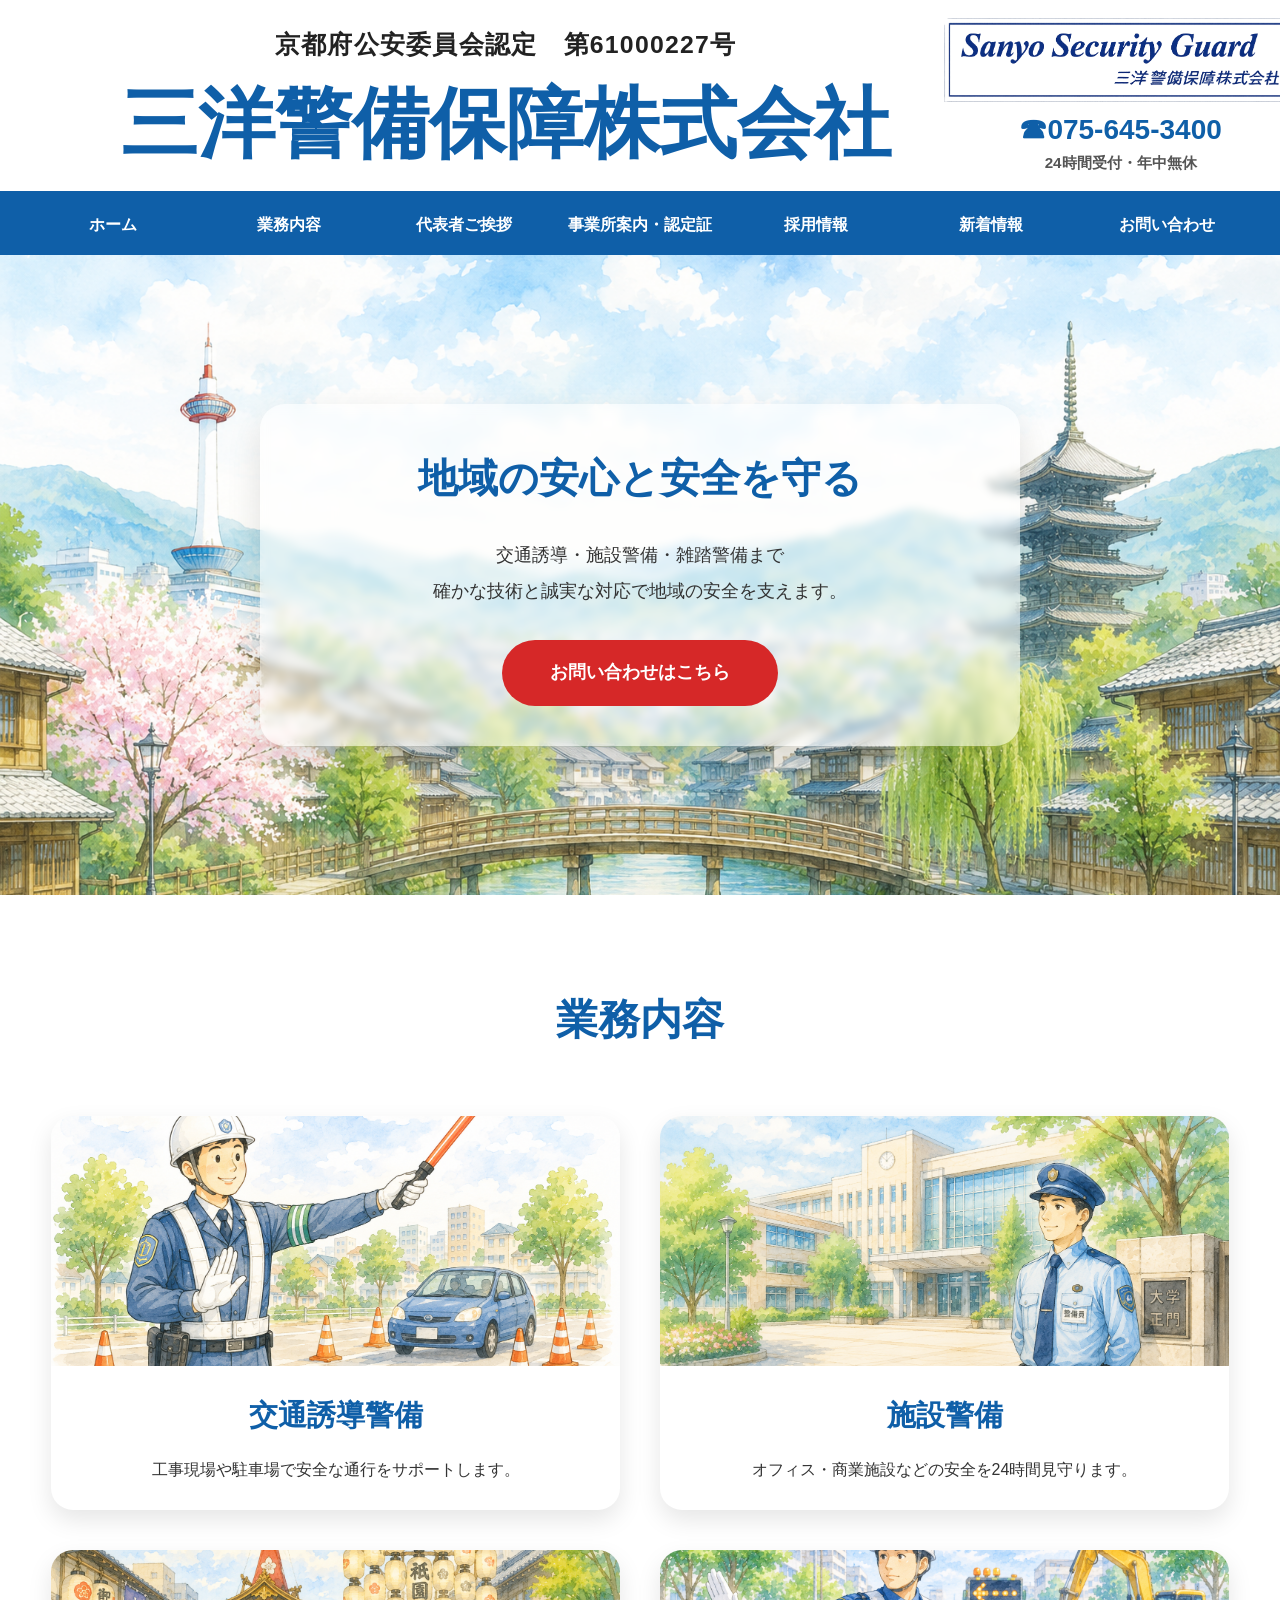
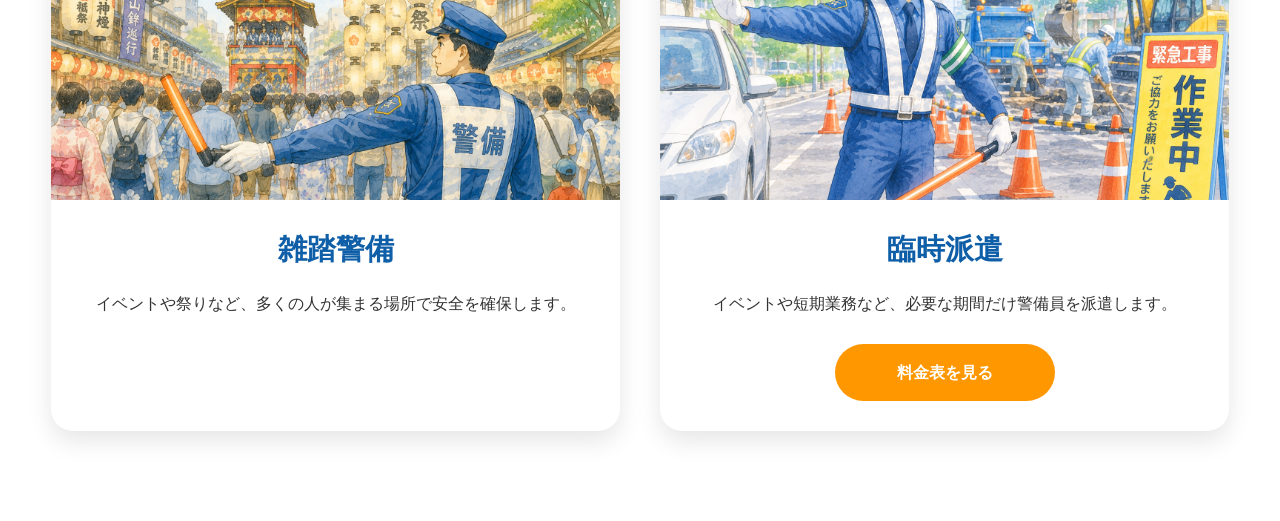
==== commit 4d2055c2: "HTMLサイト更新" ====
--- a/index.html
+++ b/index.html
@@ -58,7 +58,9 @@
         <li><a href="index.html">ホーム</a></li>
         <li><a href="business.html">業務内容</a></li>
         <li><a href="greeting.html">代表者ご挨拶</a></li>
-        <li><a href="office.html">本部事業所案内</a></li>
+        <li>
+            <a href="office.html">事業所案内・認定証</a>
+        </li>
         <li><a href="recruit.html">採用情報</a></li>
         <li><a href="news.html">新着情報</a></li>
         <li><a href="contact.html">お問い合わせ</a></li>
--- a/css/style.css
+++ b/css/style.css
@@ -230,6 +230,10 @@
 
 }
 
+.menu-toggle{
+    display:none;
+}
+
 .nav-menu{
 
     width:min(1300px,96%);
@@ -247,7 +251,44 @@
 .nav-menu li{
 
     flex:1;
-
+    position:relative;
+    min-height:54px;
+    display:flex;
+    align-items:center;
+    justify-content:center;
+
+}
+
+.office-links{
+    flex:1;
+    display:flex;
+    flex-direction:column;
+    justify-content:center;
+    align-items:stretch;
+    background:#0f5fa8;
+    border-radius:8px;
+    overflow:hidden;
+    min-height:54px;
+}
+
+.office-links a{
+    display:flex;
+    justify-content:center;
+    align-items:center;
+    width:100%;
+    padding:10px 8px;
+    line-height:1.2;
+    text-align:center;
+    color:#fff;
+    transition:.3s;
+}
+
+.office-links a span{
+    display:block;
+}
+
+.office-links a:hover{
+    background:rgba(255,255,255,.08);
 }
 
 .nav-menu a{
@@ -272,6 +313,36 @@
 
     background:#0a4a86;
 
+}
+
+.dropdown-menu{
+    display:none;
+    position:absolute;
+    top:100%;
+    left:0;
+    min-width:220px;
+    background:#0f5fa8;
+    box-shadow:0 10px 20px rgba(0,0,0,.2);
+    border-radius:0 0 8px 8px;
+    overflow:hidden;
+    z-index:10;
+}
+
+.dropdown:hover .dropdown-menu{
+    display:block;
+}
+
+.dropdown-menu li{
+    flex:none;
+}
+
+.dropdown-menu a{
+    padding:12px 15px;
+    text-align:left;
+}
+
+.dropdown-menu a:hover{
+    background:#0a4a86;
 }
 
 
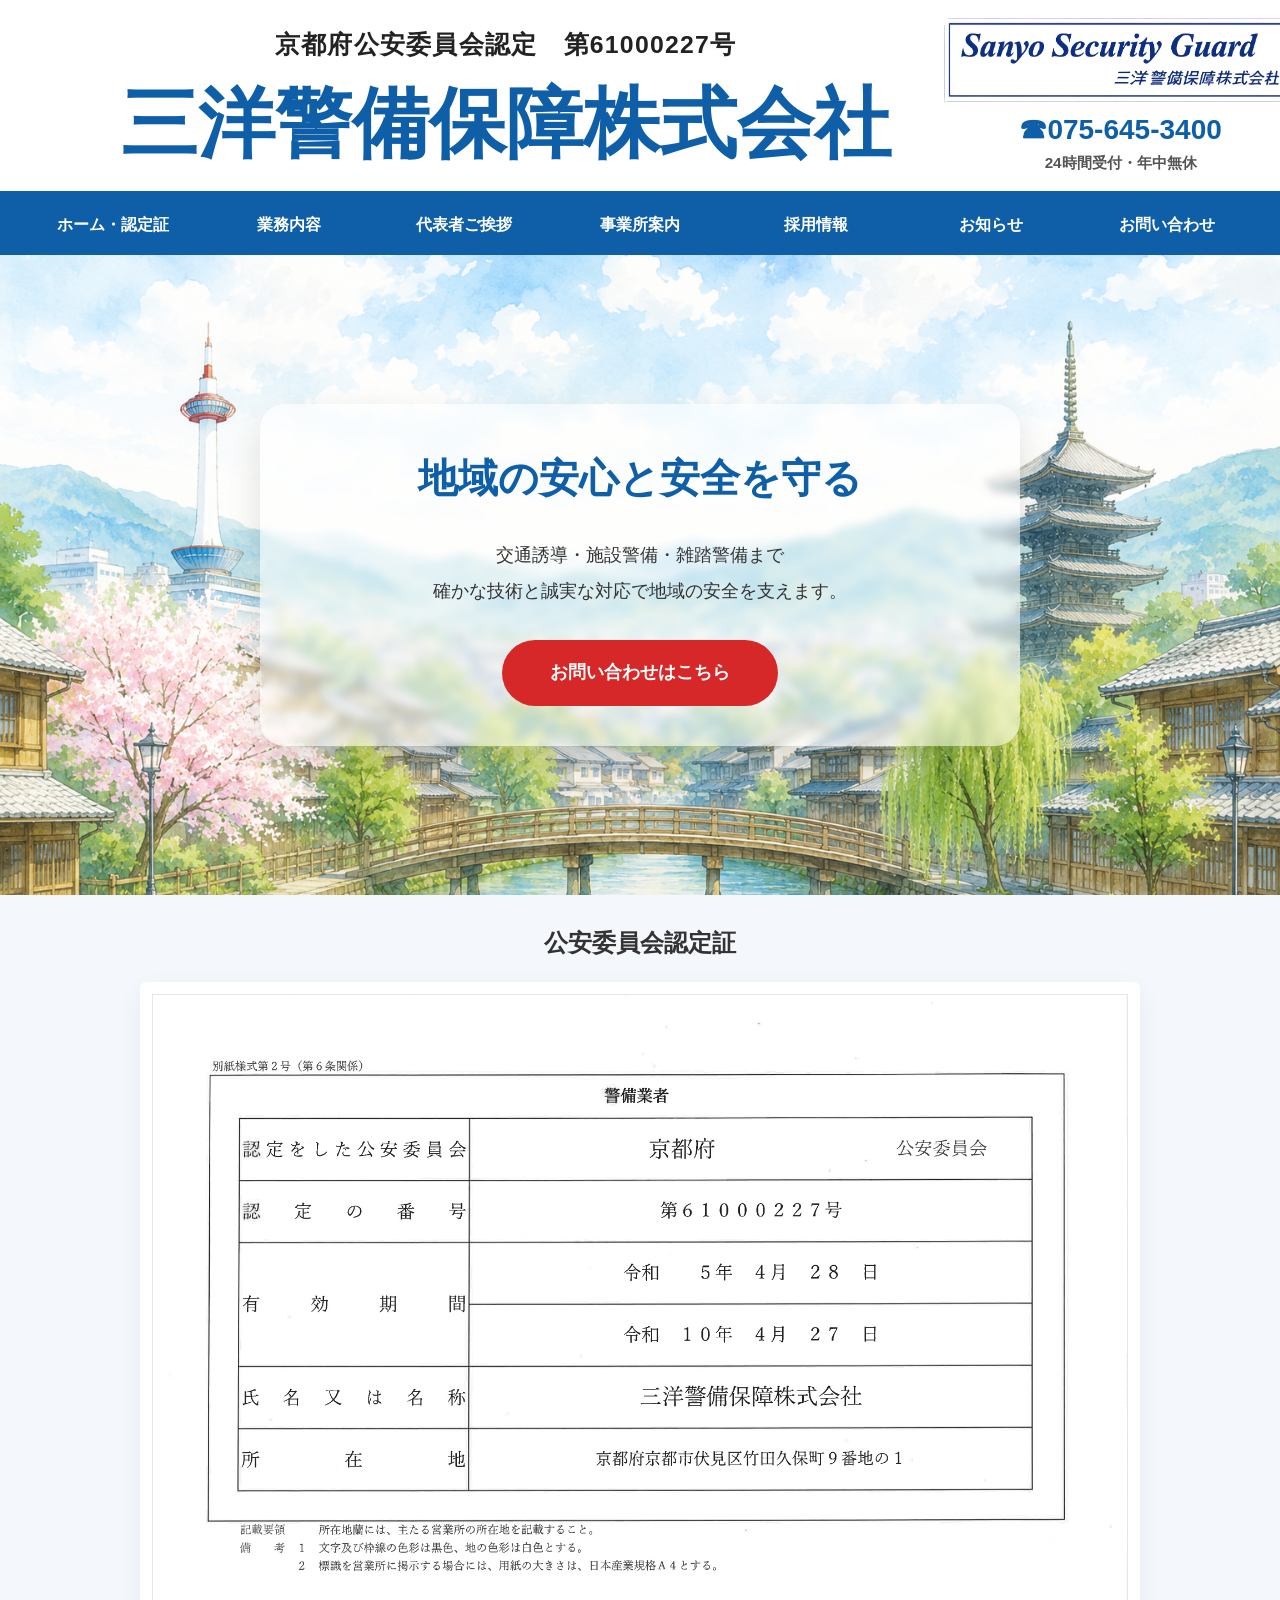
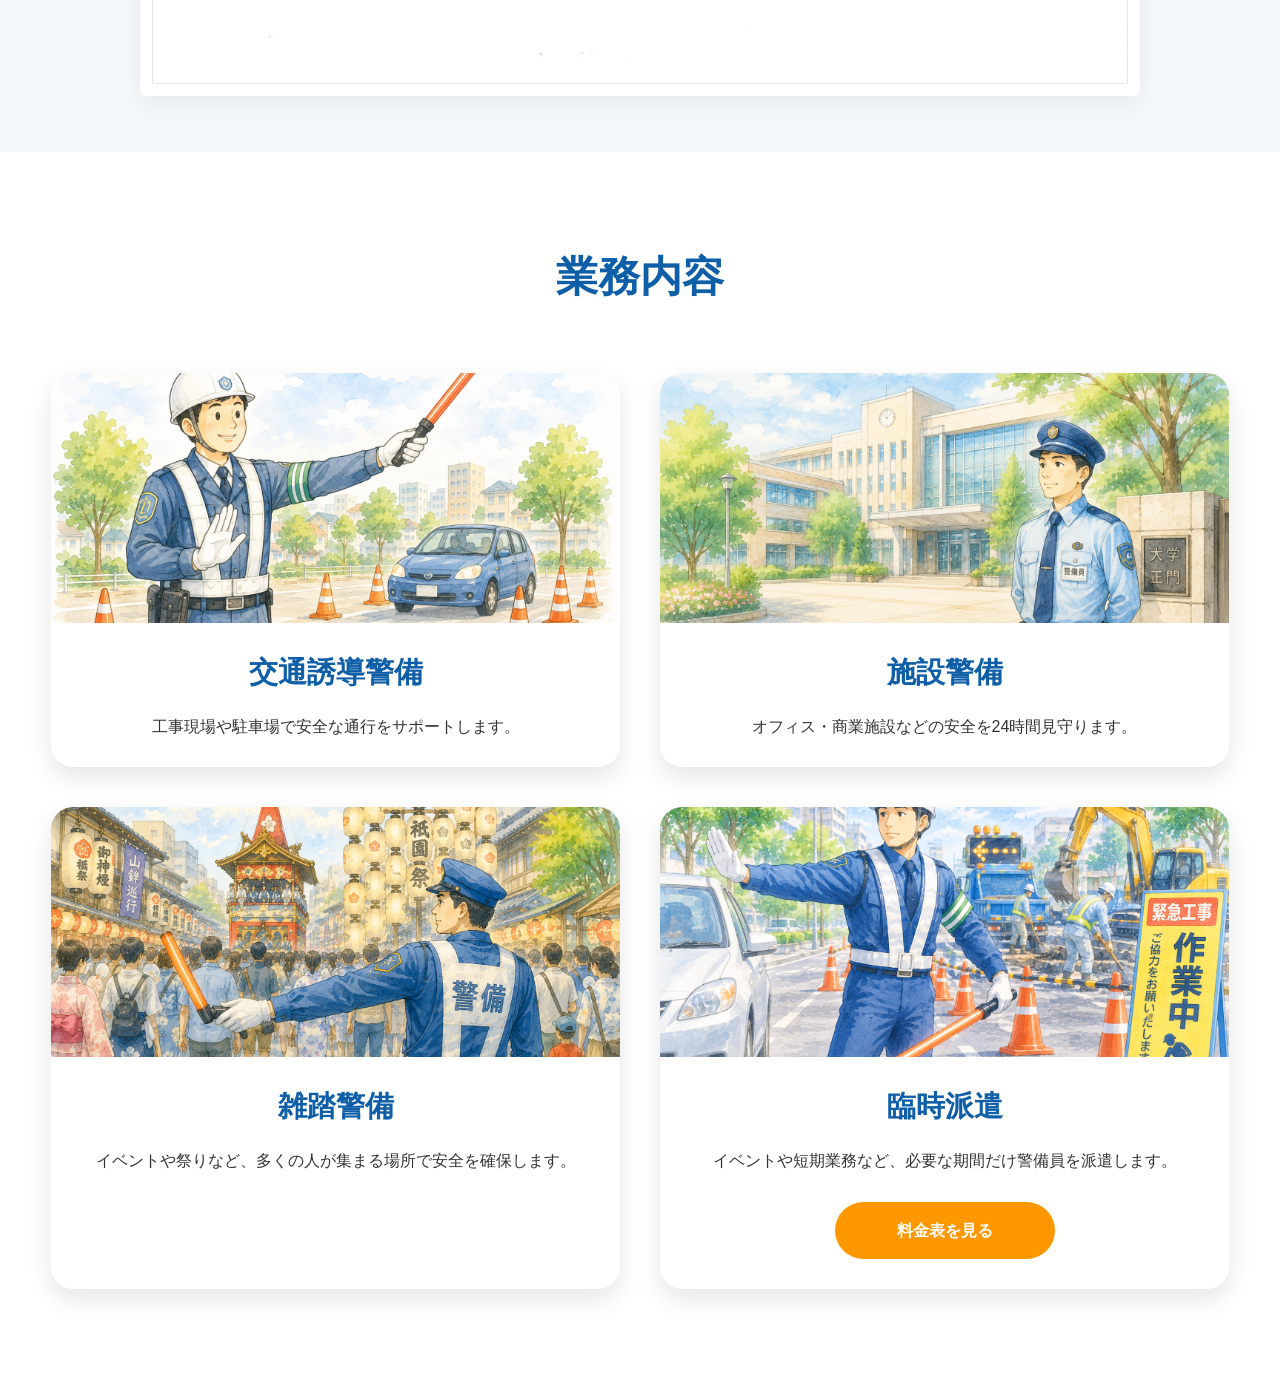
==== commit f5d5f275: "ホームページ更新・認定証PNG追加" ====
--- a/index.html
+++ b/index.html
@@ -55,14 +55,12 @@
 <nav class="navbar">
 
     <ul class="nav-menu" id="nav-menu">
-        <li><a href="index.html">ホーム</a></li>
+        <li><a href="index.html">ホーム・認定証</a></li>
         <li><a href="business.html">業務内容</a></li>
         <li><a href="greeting.html">代表者ご挨拶</a></li>
-        <li>
-            <a href="office.html">事業所案内・認定証</a>
-        </li>
+        <li><a href="office.html">事業所案内</a></li>
         <li><a href="recruit.html">採用情報</a></li>
-        <li><a href="news.html">新着情報</a></li>
+        <li><a href="news.html">お知らせ</a></li>
         <li><a href="contact.html">お問い合わせ</a></li>
     </ul>
 
@@ -83,6 +81,22 @@
             お問い合わせはこちら
         </a>
 
+    </div>
+
+
+</section>
+
+<!-- 公安委員会認定証 -->
+<section class="certificate" style="padding:28px 15px 56px;">
+
+    <div style="text-align:center;">
+        <h2 style="margin:0 0 18px;">公安委員会認定証</h2>
+    </div>
+
+    <div style="display:flex;justify-content:center;">
+        <div style="width:100%;max-width:1000px;box-sizing:border-box;background:#fff;padding:12px;border-radius:6px;box-shadow:0 8px 24px rgba(0,0,0,0.06);">
+            <img src="images/ninteisho.png" alt="公安委員会認定証" style="display:block;width:100%;height:auto;border:1px solid #e6e6e6;background:#fff;">
+        </div>
     </div>
 
 </section>
@@ -129,6 +143,8 @@
 
 <script src="js/script.js"></script>
 
+<!-- (PDF プレビューは画像に差し替えました) -->
+
 </body>
 
 </html>
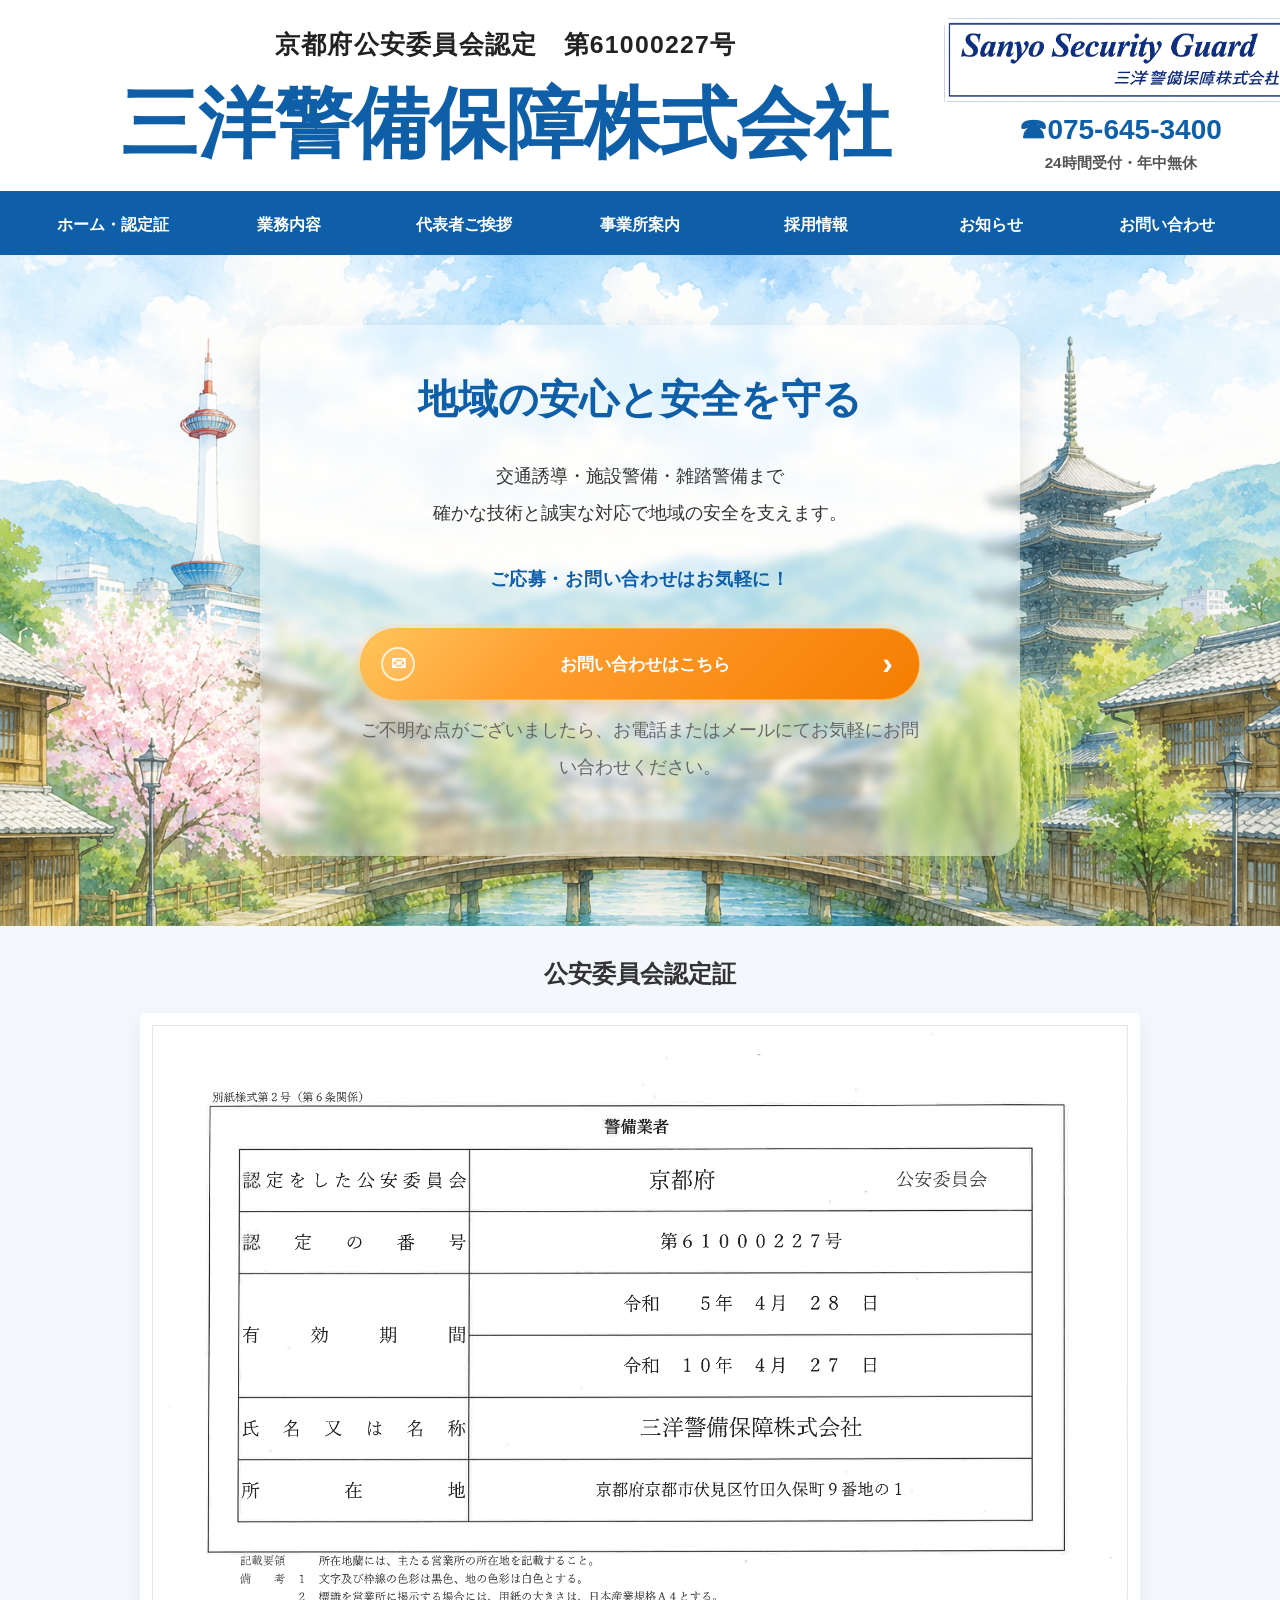
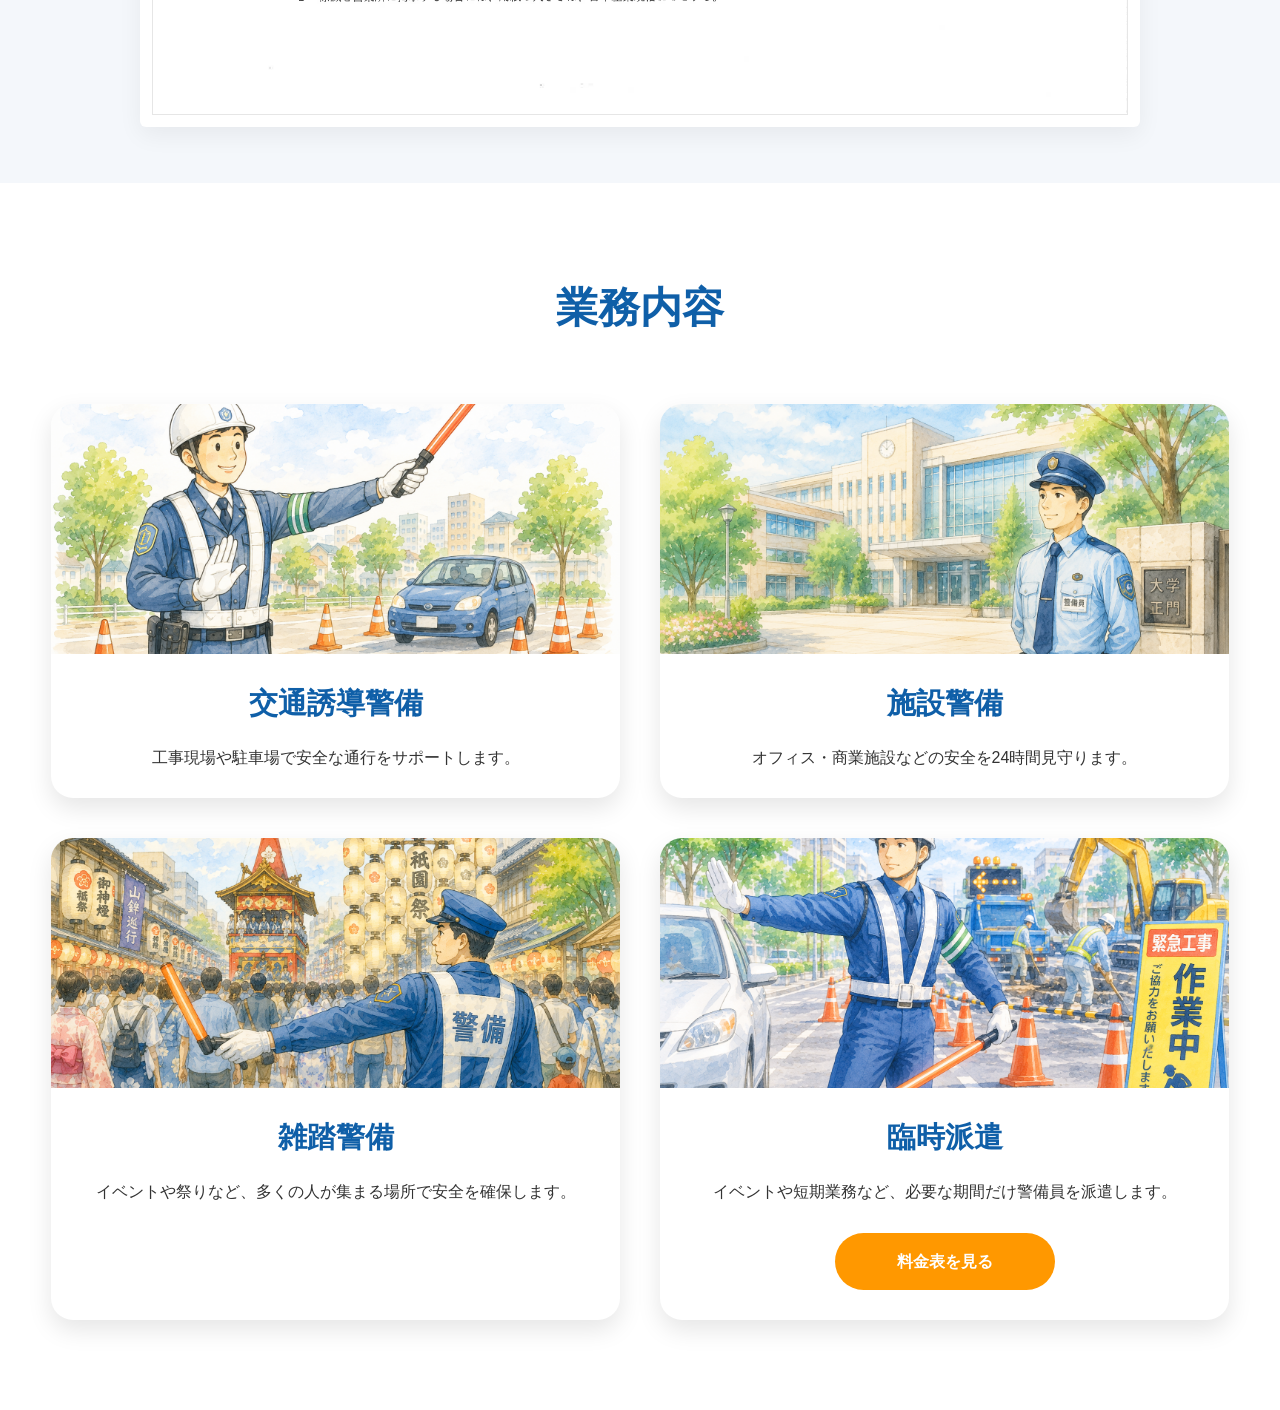
==== commit 562b5ad6: "スマホ版お問い合わせボタン調整" ====
--- a/index.html
+++ b/index.html
@@ -54,6 +54,8 @@
 
 <nav class="navbar">
 
+    <div class="menu-toggle" aria-label="メニューを開く" aria-expanded="false">☰</div>
+
     <ul class="nav-menu" id="nav-menu">
         <li><a href="index.html">ホーム・認定証</a></li>
         <li><a href="business.html">業務内容</a></li>
@@ -77,14 +79,29 @@
             確かな技術と誠実な対応で地域の安全を支えます。
         </p>
 
-        <a href="contact.html" class="button">
-            お問い合わせはこちら
-        </a>
+        <div class="contact-cta">
+            <p class="contact-kicker">ご応募・お問い合わせはお気軽に！</p>
+            <a href="contact.html" class="button">
+                <span class="contact-icon" aria-hidden="true">✉</span>
+                <span class="contact-text">お問い合わせはこちら</span>
+                <span class="contact-arrow" aria-hidden="true">›</span>
+            </a>
+            <p class="contact-cta-note">ご不明な点がございましたら、お電話またはメールにてお気軽にお問い合わせください。</p>
+        </div>
 
     </div>
 
 
 </section>
+
+<!-- スマートフォン版：イラスト下のお問い合わせボタン -->
+<div class="mobile-contact-area">
+    <a href="contact.html" class="button mobile-contact-button">
+        <span class="contact-icon" aria-hidden="true">✉</span>
+        <span class="contact-text">お問い合わせはこちら</span>
+        <span class="contact-arrow" aria-hidden="true">›</span>
+    </a>
+</div>
 
 <!-- 公安委員会認定証 -->
 <section class="certificate" style="padding:28px 15px 56px;">
--- a/css/style.css
+++ b/css/style.css
@@ -227,6 +227,10 @@
 .navbar{
 
     background:#0f5fa8;
+
+    position:relative;
+
+    z-index:20;
 
 }
 
@@ -414,29 +418,135 @@
 
 }
 
+.contact-cta{
+
+    max-width:560px;
+
+    margin:0 auto;
+
+    text-align:center;
+
+}
+
+.contact-kicker{
+
+    display:block;
+
+    margin:0 0 14px;
+
+    color:#0f5fa8;
+
+    font-size:0.95rem;
+
+    font-weight:700;
+
+    letter-spacing:0.04em;
+
+}
+
+.contact-button,
 .button{
 
-    display:inline-block;
-
-    background:#d62828;
+    display:flex;
+
+    align-items:center;
+
+    justify-content:center;
+
+    width:100%;
+
+    max-width:560px;
+
+    margin:0 auto;
+
+    padding:18px 26px 18px 20px;
+
+    border:1px solid rgba(255,182,73,0.9);
+
+    border-radius:999px;
+
+    background:linear-gradient(135deg, #ffc55a 0%, #ff9d2f 35%, #f57d00 100%);
 
     color:#fff;
 
-    padding:18px 48px;
-
-    border-radius:50px;
-
-    font-weight:bold;
-
-    font-size:1.1rem;
-
-    transition:.3s;
-
-}
-
+    font-weight:700;
+
+    font-size:1.08rem;
+
+    box-shadow:0 0 0 4px rgba(255,203,125,0.18), 0 12px 24px rgba(220,123,32,0.18);
+
+    transition:filter .25s ease, transform .25s ease, box-shadow .25s ease;
+
+}
+
+.contact-button:hover,
 .button:hover{
 
-    background:#b71c1c;
+    filter:brightness(1.06);
+
+    transform:translateY(-1px);
+
+    box-shadow:0 0 0 4px rgba(255,203,125,0.22), 0 15px 28px rgba(220,123,32,0.22);
+
+}
+
+.contact-icon{
+
+    display:flex;
+
+    align-items:center;
+
+    justify-content:center;
+
+    width:34px;
+
+    height:34px;
+
+    flex-shrink:0;
+
+    border:2px solid rgba(255,255,255,0.75);
+
+    border-radius:50%;
+
+    background:rgba(255,255,255,0.08);
+
+    font-size:1.15rem;
+
+    line-height:1;
+
+}
+
+.contact-text{
+
+    flex:1;
+
+    text-align:center;
+
+}
+
+.contact-arrow{
+
+    flex-shrink:0;
+
+    font-size:2rem;
+
+    line-height:1;
+
+    margin-left:8px;
+
+    transform:translateY(-1px);
+
+}
+
+.contact-cta-note{
+
+    margin-top:12px;
+
+    color:#666;
+
+    font-size:0.92rem;
+
+    line-height:1.8;
 
 }
 
@@ -634,6 +744,25 @@
 
 }
 
+.content-photo,
+.office-photo{
+
+    display:block;
+
+    width:100%;
+
+    max-width:700px;
+
+    height:auto;
+
+    margin:0 auto 30px;
+
+    border-radius:15px;
+
+    box-sizing:border-box;
+
+}
+
 /*=========================
  テーブル
 =========================*/
@@ -822,21 +951,91 @@
 
 /* Navigation */
 
+.navbar{
+
+    position:relative;
+
+    z-index:30;
+
+    display:flex;
+
+    justify-content:center;
+
+}
+
+.menu-toggle{
+
+    display:block;
+
+    margin:auto;
+
+    padding:14px 18px;
+
+    text-align:center;
+
+    color:#fff;
+
+    font-size:1.8rem;
+
+    line-height:1;
+
+    cursor:pointer;
+
+    user-select:none;
+
+    background:#0f5fa8;
+
+}
+
 .nav-menu{
 
+    position:absolute;
+
+    top:100%;
+
+    left:0;
+
+    right:0;
+
+    display:none;
+
     flex-direction:column;
 
+    width:100%;
+
+    margin:0;
+
+    background:#0f5fa8;
+
+    z-index:40;
+
+}
+
+.nav-menu.show{
+
+    display:flex;
+
 }
 
 .nav-menu li{
 
     width:100%;
 
+    min-height:auto;
+
+    border-top:1px solid rgba(255,255,255,.15);
+
 }
 
 .nav-menu a{
 
-    border-top:1px solid rgba(255,255,255,.2);
+    display:block;
+
+    padding:14px 18px;
+
+    border-top:none;
+
+    text-align:left;
 
 }
 
@@ -844,6 +1043,10 @@
 
 .hero{
 
+    position:relative;
+
+    z-index:1;
+
     min-height:480px;
 
     background:
@@ -858,20 +1061,50 @@
 
     padding:40px 15px;
 
+    overflow:hidden;
+
+}
+
+.hero::before{
+
+    content:"";
+
+    position:absolute;
+
+    inset:0;
+
+    background:linear-gradient(180deg, rgba(255,255,255,0.12) 0%, rgba(255,255,255,0.04) 28%, rgba(255,255,255,0.02) 100%);
+
+    z-index:0;
+
 }
 
 .hero-overlay{
 
+    position:relative;
+
+    z-index:2;
+
     width:95%;
 
-    padding:30px 20px;
+    padding:20px;
+
+    background:transparent;
 
 }
 
 .hero-overlay h2{
 
+    position:relative;
+
+    z-index:3;
+
     font-size:2rem;
 
+    margin-bottom:15px;
+
+    color:#0f5fa8;
+
 }
 
 .hero-overlay p{
@@ -880,6 +1113,10 @@
 
     line-height:1.8;
 
+    color:#333;
+
+    text-align:center;
+
 }
 
 .button{
@@ -927,6 +1164,33 @@
 .content-box{
 
     padding:25px;
+
+    margin:0 auto 40px;
+
+}
+
+.content-box img,
+.recruit-top-image,
+.recruit-image-wrap img,
+.content-box > img,
+.content-photo,
+.office-photo{
+
+    display:block;
+
+    width:100%;
+
+    max-width:100%;
+
+    height:auto;
+
+    margin:0 auto 24px;
+
+    border-radius:15px;
+
+    object-fit:contain;
+
+    box-sizing:border-box;
 
 }
 
@@ -1068,7 +1332,7 @@
 .hero-overlay {
     width: min(760px, 90%);
 
-    background: rgba(255, 255, 255, 0.50);
+    background: rgba(255, 255, 255, 0.34);
 
     backdrop-filter: blur(4px);
 
@@ -1182,4 +1446,167 @@
         display: block !important;
     }
 
+}
+
+/* =========================================
+   スマホ版TOPページ 最終調整
+   PC版には影響しない
+   ========================================= */
+
+@media screen and (max-width: 768px) {
+
+    /* スマホ版は完成済みのkyoto-sp.pngをそのまま表示 */
+    .hero {
+        min-height: 0;
+        height: auto;
+        aspect-ratio: 3 / 4;
+        padding: 0;
+        background-size: cover;
+        background-position: center top;
+    }
+
+    /* HTML側の重複文字を非表示 */
+    .hero-overlay {
+        position: absolute;
+        inset: 0;
+        width: 100%;
+        height: 100%;
+        padding: 0;
+        margin: 0;
+        background: transparent;
+        box-shadow: none;
+        backdrop-filter: none;
+    }
+
+    .hero-overlay h2,
+    .hero-overlay > p {
+        display: none;
+    }
+
+    /* 「ご応募・お問い合わせはお気軽に！」も画像内にあるため非表示 */
+    .contact-kicker {
+        display: none;
+    }
+
+    /* ボタンだけ画像下部の専用スペースに配置 */
+    .contact-cta {
+        position: absolute;
+        top: 66%;
+        left: 50%;
+        transform: translateX(-50%);
+        width: 82%;
+        max-width: 560px;
+        margin: 0;
+        z-index: 5;
+    }
+
+    /* 問い合わせボタンのデザインは現在のまま */
+    .contact-cta .button {
+        width: 100%;
+        margin: 0 auto;
+        box-sizing: border-box;
+    }
+
+    /* 画像内にすでに説明文があるため非表示 */
+    .contact-cta-note {
+        display: none;
+    }
+}
+
+@media screen and (max-width: 768px) {
+
+   
+}
+
+/* =========================================
+   スマートフォン版：イラスト下のお問い合わせボタン
+   PC版には影響させない
+   ========================================= */
+
+.mobile-contact-area {
+    display: none;
+}
+
+@media screen and (max-width: 768px) {
+
+    /* ヒーロー内部の既存お問い合わせボタンをスマホでは非表示 */
+   .hero .contact-cta {
+    display: none;
+}
+
+.office-page .contact-cta {
+    display: none !important;
+}
+
+.recruit-page .contact-cta {
+    position: static;
+    transform: none;
+    width: 100%;
+    max-width: 560px;
+    margin: 20px auto 0;
+}
+
+    /* イラスト直下・認定証直前のボタン */
+    .mobile-contact-area {
+    display: flex;
+    justify-content: center;
+    align-items: center;
+    width: 100%;
+    box-sizing: border-box;
+
+    /* イラスト最下部の白い部分に重ねる */
+    margin-top: -55px;
+    position: relative;
+    z-index: 10;
+
+    padding: 18px 20px 28px;
+    background: transparent;
+}
+
+    .mobile-contact-button {
+        display: flex;
+        align-items: center;
+        justify-content: space-between;
+        width: 100%;
+        max-width: 560px;
+        min-height: 68px;
+        box-sizing: border-box;
+        padding: 0 22px;
+        border-radius: 40px;
+        background: linear-gradient(90deg, #ffb43b, #ff8a00);
+        color: #fff;
+        text-decoration: none;
+        font-size: 1.15rem;
+        font-weight: bold;
+        box-shadow: 0 4px 10px rgba(0,0,0,0.15);
+    }
+
+    .mobile-contact-button .contact-icon {
+        width: 36px;
+        height: 36px;
+        border: 2px solid #fff;
+        border-radius: 50%;
+        display: flex;
+        align-items: center;
+        justify-content: center;
+        font-size: 18px;
+        flex-shrink: 0;
+    }
+
+    .mobile-contact-button .contact-text {
+        flex: 1;
+        text-align: center;
+        white-space: nowrap;
+    }
+
+    .mobile-contact-button .contact-arrow {
+        font-size: 2rem;
+        line-height: 1;
+        flex-shrink: 0;
+    }
+
+    /* 認定証との間隔を自然に調整 */
+    .mobile-contact-area + .certificate {
+        padding-top: 10px !important;
+    }
 }
